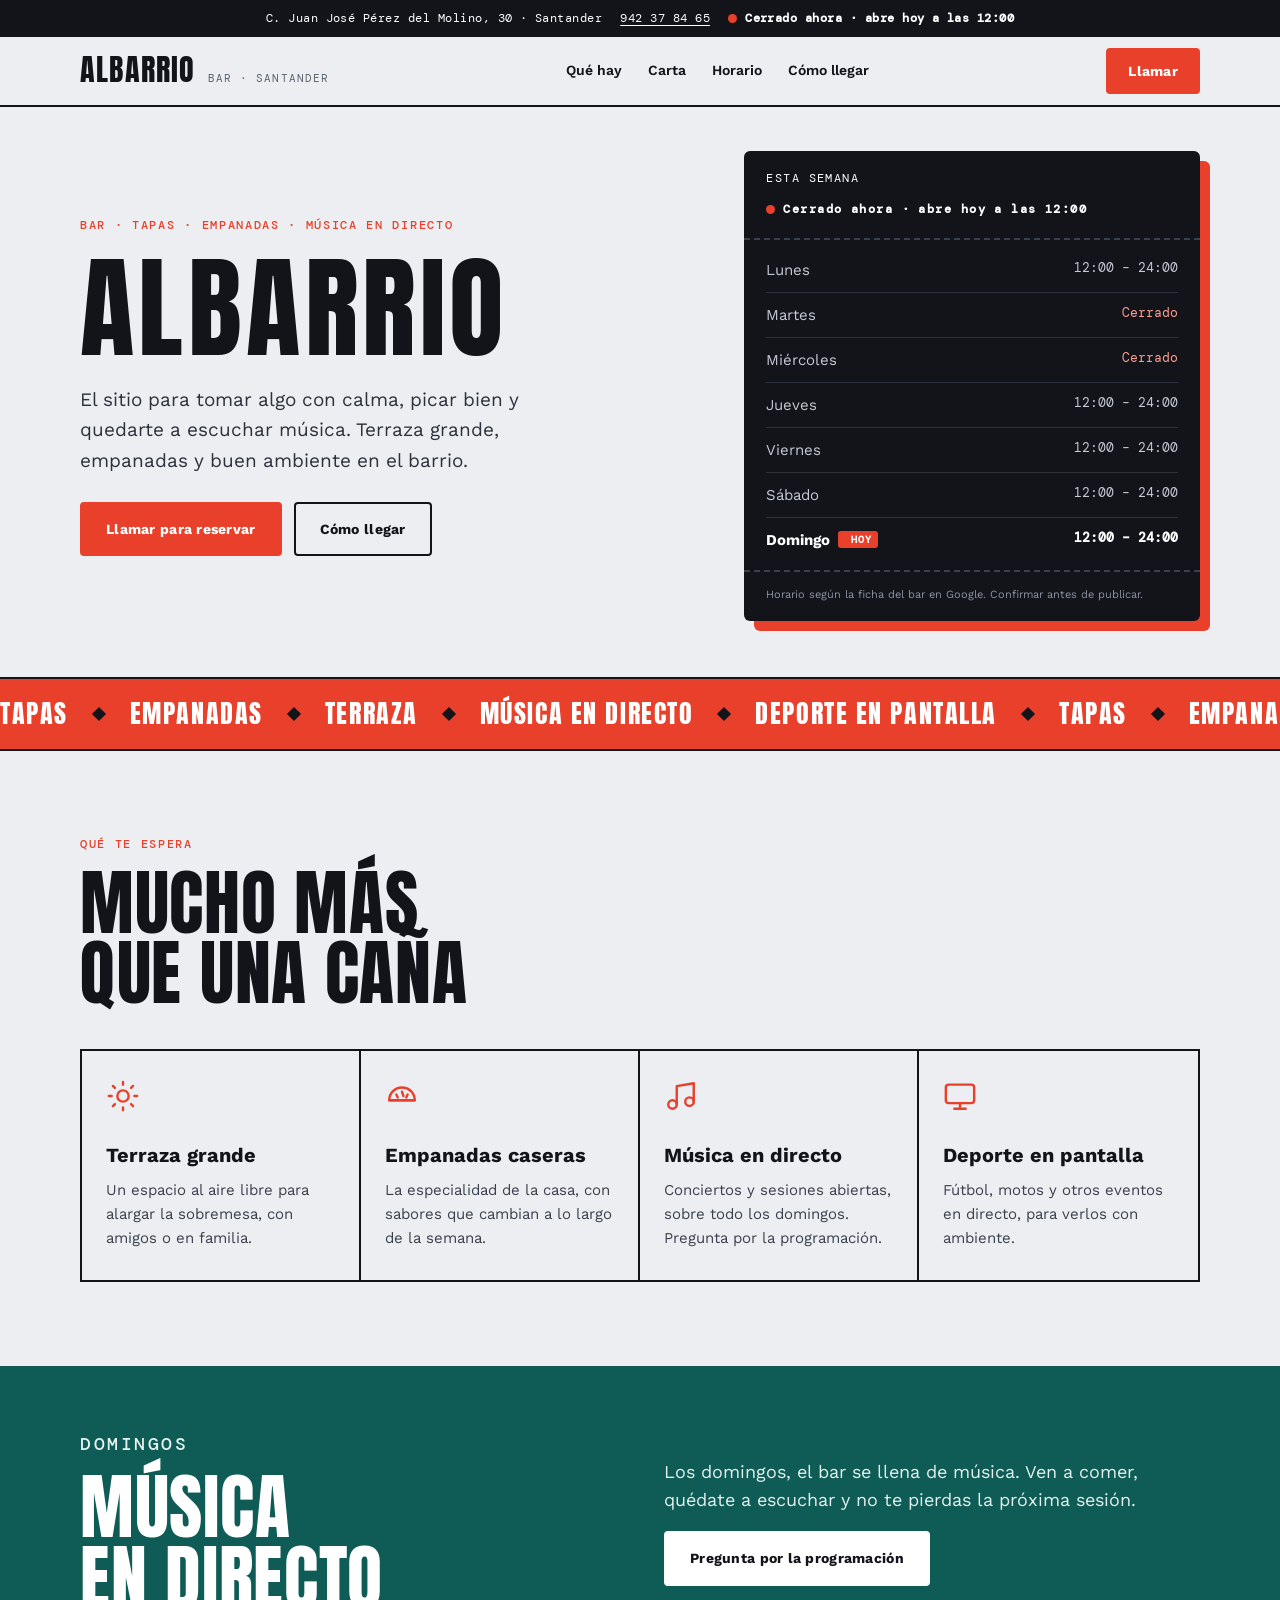
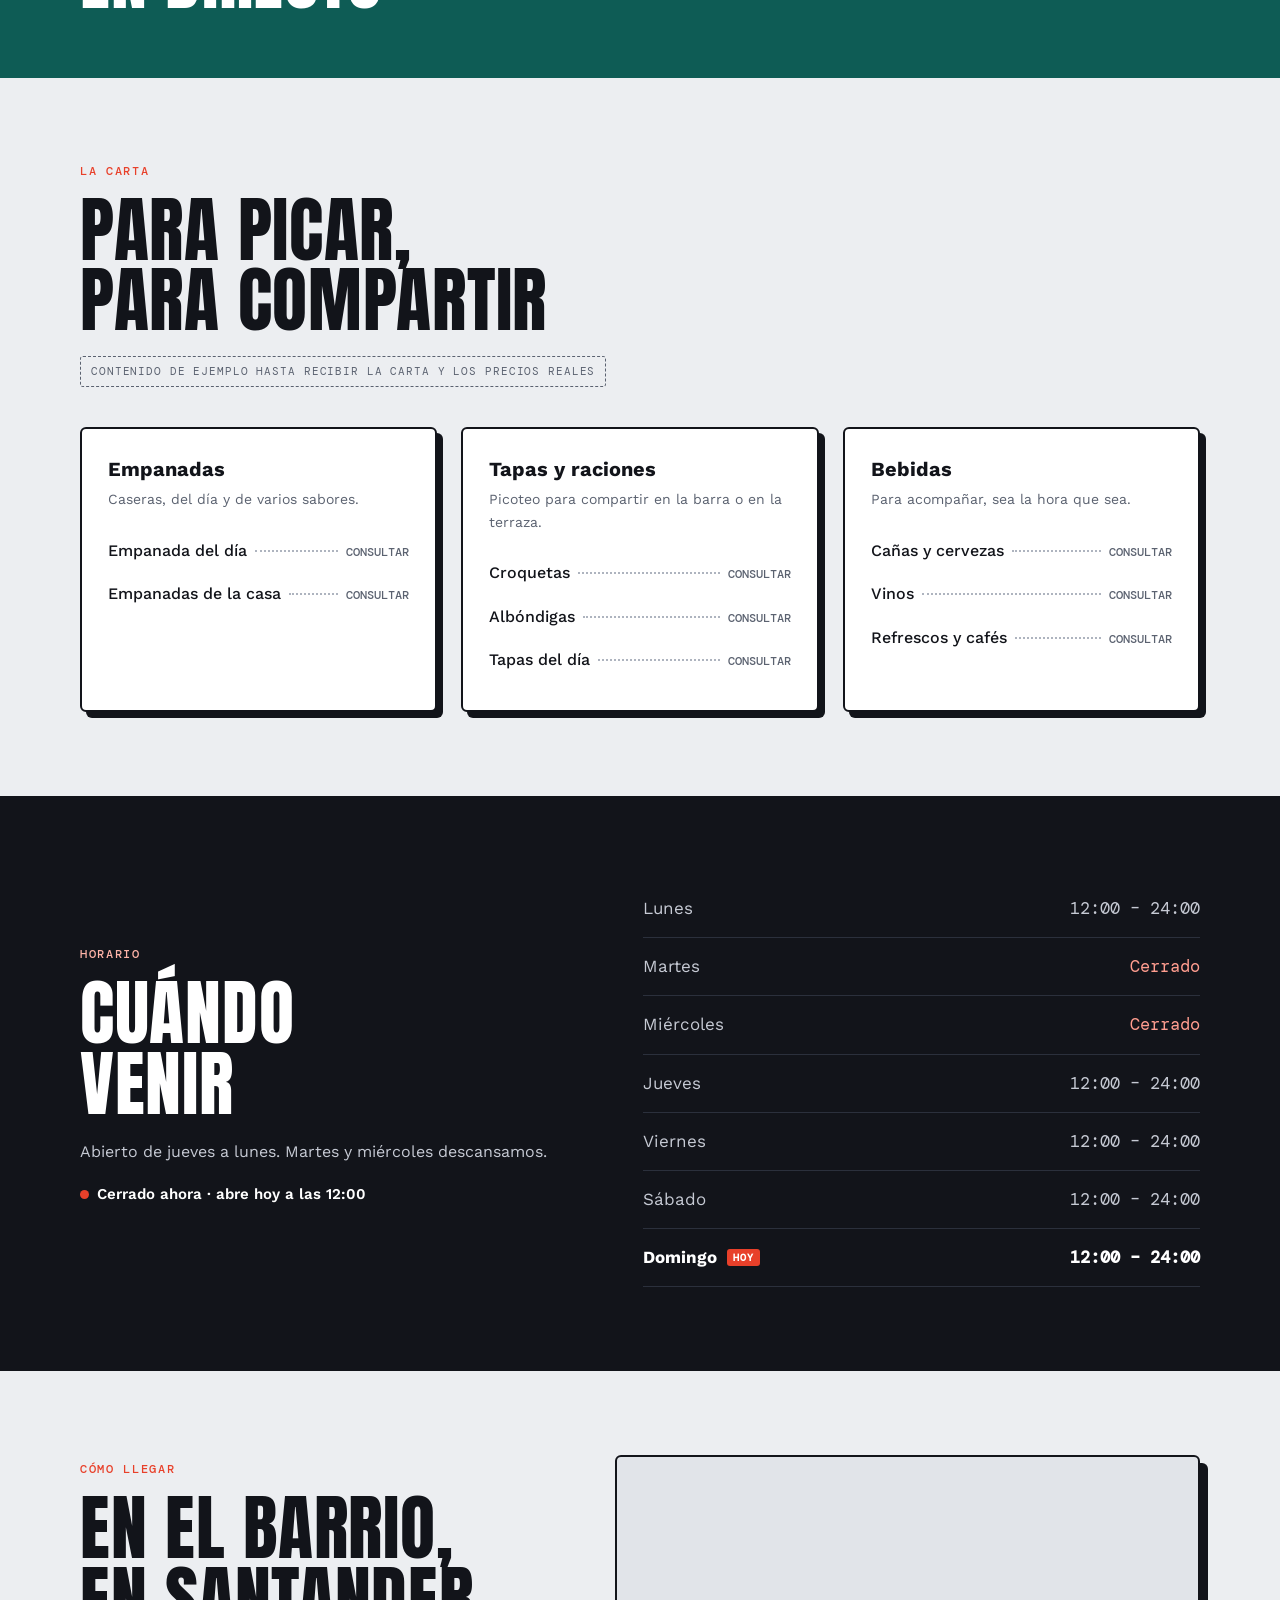
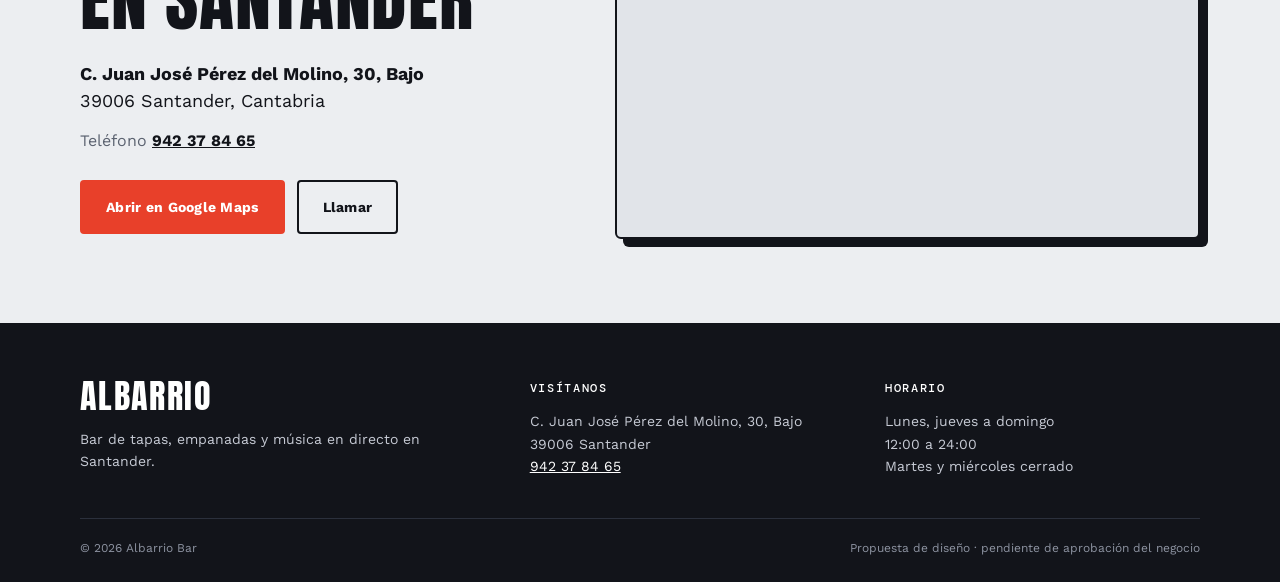
==== index.html @ c6dd4716 "Prototipo web de Albarrio Bar Co-Authored-By: Claude Sonnet 5.5 <noreply@anthropic.com> Claude-Sessi" ====
<!doctype html>
<html lang="es">
<head>
<meta charset="utf-8">
<meta name="viewport" content="width=device-width,initial-scale=1">
<title>Albarrio Bar · Santander</title>
<meta name="description" content="Albarrio Bar, en Santander: tapas, empanadas, terraza y música en directo. Calle Juan José Pérez del Molino, 30.">
<meta name="robots" content="noindex, nofollow">
<meta property="og:type" content="website">
<meta property="og:title" content="Albarrio Bar · Santander">
<meta property="og:description" content="Tapas, empanadas, terraza y música en directo en Santander.">
<meta name="theme-color" content="#12141a">
<link rel="icon" href="data:image/svg+xml,%3Csvg xmlns='http://www.w3.org/2000/svg' viewBox='0 0 32 32'%3E%3Crect width='32' height='32' rx='7' fill='%2312141a'/%3E%3Ctext x='16' y='24' font-family='Impact,Arial Narrow,sans-serif' font-size='22' text-anchor='middle' fill='%23e8402a'%3EA%3C/text%3E%3C/svg%3E">
<link rel="preconnect" href="https://fonts.googleapis.com">
<link rel="preconnect" href="https://fonts.gstatic.com" crossorigin>
<link href="https://fonts.googleapis.com/css2?family=Anton&family=DM+Mono:wght@400;500&family=Work+Sans:wght@400;500;600;700&display=swap" rel="stylesheet">
<link rel="stylesheet" href="styles.css?v=1">
<script type="application/ld+json">{"@context":"https://schema.org","@type":"BarOrPub","name":"Albarrio Bar","telephone":"+34942378465","address":{"@type":"PostalAddress","streetAddress":"C. Juan José Pérez del Molino, 30, Bajo","postalCode":"39006","addressLocality":"Santander","addressRegion":"Cantabria","addressCountry":"ES"},"openingHoursSpecification":[{"@type":"OpeningHoursSpecification","dayOfWeek":["Monday","Thursday","Friday","Saturday","Sunday"],"opens":"12:00","closes":"23:59"}]}</script>
</head>
<body>

<div class="topbar">
  <span>C. Juan José Pérez del Molino, 30 · Santander</span>
  <a href="tel:+34942378465">942 37 84 65</a>
  <span class="open-badge" data-open-badge>Consulta nuestro horario</span>
</div>

<header class="header">
  <div class="wrap nav">
    <a class="brand" href="#inicio" aria-label="Albarrio Bar, inicio"><span class="brand-word">ALBARRIO</span><span class="brand-sub">Bar · Santander</span></a>
    <button class="menu-toggle" aria-label="Abrir menú" aria-expanded="false">Menú</button>
    <nav class="navlinks" aria-label="Navegación principal">
      <a href="#que-hay">Qué hay</a>
      <a href="#carta">Carta</a>
      <a href="#semana">Horario</a>
      <a href="#como-llegar">Cómo llegar</a>
    </nav>
    <a class="btn btn-red nav-cta" href="tel:+34942378465">Llamar</a>
  </div>
</header>

<main id="inicio">

  <section class="hero">
    <div class="wrap hero-grid">
      <div class="hero-copy">
        <p class="kicker">Bar · Tapas · Empanadas · Música en directo</p>
        <h1>ALBARRIO</h1>
        <p class="lead">El sitio para tomar algo con calma, picar bien y quedarte a escuchar música. Terraza grande, empanadas y buen ambiente en el barrio.</p>
        <div class="actions">
          <a class="btn btn-red" href="tel:+34942378465">Llamar para reservar</a>
          <a class="btn btn-line" href="#como-llegar">Cómo llegar</a>
        </div>
      </div>

      <aside class="ticket" aria-label="Horario de esta semana">
        <div class="ticket-head"><span>ESTA SEMANA</span><span class="open-badge on-dark" data-open-badge>Consulta nuestro horario</span></div>
        <ul class="ticket-list" data-week-list></ul>
        <div class="ticket-foot">Horario según la ficha del bar en Google. Confirmar antes de publicar.</div>
      </aside>
    </div>
  </section>

  <div class="marquee" aria-hidden="true">
    <div class="marquee-track">
      <span>Tapas</span><i></i><span>Empanadas</span><i></i><span>Terraza</span><i></i><span>Música en directo</span><i></i><span>Deporte en pantalla</span><i></i>
      <span>Tapas</span><i></i><span>Empanadas</span><i></i><span>Terraza</span><i></i><span>Música en directo</span><i></i><span>Deporte en pantalla</span><i></i>
    </div>
  </div>

  <section class="section" id="que-hay">
    <div class="wrap">
      <div class="section-head">
        <p class="kicker">Qué te espera</p>
        <h2>MUCHO MÁS<br>QUE UNA CAÑA</h2>
      </div>
      <div class="feature-grid">
        <article class="feature">
          <svg viewBox="0 0 24 24" fill="none" stroke="currentColor" stroke-width="1.7" stroke-linecap="round" stroke-linejoin="round" aria-hidden="true"><circle cx="12" cy="12" r="4"/><path d="M12 2v2M12 20v2M4.9 4.9l1.4 1.4M17.7 17.7l1.4 1.4M2 12h2M20 12h2M4.9 19.1l1.4-1.4M17.7 6.3l1.4-1.4"/></svg>
          <h3>Terraza grande</h3>
          <p>Un espacio al aire libre para alargar la sobremesa, con amigos o en familia.</p>
        </article>
        <article class="feature">
          <svg viewBox="0 0 24 24" fill="none" stroke="currentColor" stroke-width="1.7" stroke-linecap="round" stroke-linejoin="round" aria-hidden="true"><path d="M3 15c0-5 4-9 9-9s9 4 9 9z"/><path d="M3 15h18M8 11l1 2M12 9l1 3M16 11l-1 2"/></svg>
          <h3>Empanadas caseras</h3>
          <p>La especialidad de la casa, con sabores que cambian a lo largo de la semana.</p>
        </article>
        <article class="feature">
          <svg viewBox="0 0 24 24" fill="none" stroke="currentColor" stroke-width="1.7" stroke-linecap="round" stroke-linejoin="round" aria-hidden="true"><path d="M9 18V5l12-2v13"/><circle cx="6" cy="18" r="3"/><circle cx="18" cy="16" r="3"/></svg>
          <h3>Música en directo</h3>
          <p>Conciertos y sesiones abiertas, sobre todo los domingos. Pregunta por la programación.</p>
        </article>
        <article class="feature">
          <svg viewBox="0 0 24 24" fill="none" stroke="currentColor" stroke-width="1.7" stroke-linecap="round" stroke-linejoin="round" aria-hidden="true"><rect x="2" y="4" width="20" height="13" rx="2"/><path d="M8 21h8M12 17v4"/></svg>
          <h3>Deporte en pantalla</h3>
          <p>Fútbol, motos y otros eventos en directo, para verlos con ambiente.</p>
        </article>
      </div>
    </div>
  </section>

  <section class="band-teal">
    <div class="wrap band-grid">
      <div>
        <p class="kicker kicker-light">Domingos</p>
        <h2>MÚSICA<br>EN DIRECTO</h2>
      </div>
      <div>
        <p>Los domingos, el bar se llena de música. Ven a comer, quédate a escuchar y no te pierdas la próxima sesión.</p>
        <a class="btn btn-light" href="tel:+34942378465">Pregunta por la programación</a>
      </div>
    </div>
  </section>

  <section class="section" id="carta">
    <div class="wrap">
      <div class="section-head">
        <p class="kicker">La carta</p>
        <h2>PARA PICAR,<br>PARA COMPARTIR</h2>
        <p class="note-tag">Contenido de ejemplo hasta recibir la carta y los precios reales</p>
      </div>
      <div class="menu-grid">
        <article class="menu-card">
          <h3>Empanadas</h3>
          <p class="menu-desc">Caseras, del día y de varios sabores.</p>
          <ul class="dots"><li><span>Empanada del día</span><i></i><b>Consultar</b></li><li><span>Empanadas de la casa</span><i></i><b>Consultar</b></li></ul>
        </article>
        <article class="menu-card">
          <h3>Tapas y raciones</h3>
          <p class="menu-desc">Picoteo para compartir en la barra o en la terraza.</p>
          <ul class="dots"><li><span>Croquetas</span><i></i><b>Consultar</b></li><li><span>Albóndigas</span><i></i><b>Consultar</b></li><li><span>Tapas del día</span><i></i><b>Consultar</b></li></ul>
        </article>
        <article class="menu-card">
          <h3>Bebidas</h3>
          <p class="menu-desc">Para acompañar, sea la hora que sea.</p>
          <ul class="dots"><li><span>Cañas y cervezas</span><i></i><b>Consultar</b></li><li><span>Vinos</span><i></i><b>Consultar</b></li><li><span>Refrescos y cafés</span><i></i><b>Consultar</b></li></ul>
        </article>
      </div>
    </div>
  </section>

  <section class="section section-ink" id="semana">
    <div class="wrap week-grid">
      <div>
        <p class="kicker kicker-light">Horario</p>
        <h2>CUÁNDO<br>VENIR</h2>
        <p class="week-note">Abierto de jueves a lunes. Martes y miércoles descansamos.</p>
        <p><span class="open-badge on-dark big" data-open-badge>Consulta nuestro horario</span></p>
      </div>
      <table class="week-table" aria-label="Horario semanal">
        <tbody data-week-table></tbody>
      </table>
    </div>
  </section>

  <section class="section" id="como-llegar">
    <div class="wrap map-grid">
      <div>
        <p class="kicker">Cómo llegar</p>
        <h2>EN EL BARRIO,<br>EN SANTANDER</h2>
        <address>
          <strong>C. Juan José Pérez del Molino, 30, Bajo</strong><br>
          39006 Santander, Cantabria
        </address>
        <p class="phone-line">Teléfono <a href="tel:+34942378465">942 37 84 65</a></p>
        <div class="actions">
          <a class="btn btn-red" href="https://www.google.com/maps/search/?api=1&amp;query=Albarrio+Bar+C.+Juan+Jos%C3%A9+P%C3%A9rez+del+Molino+30+Santander" target="_blank" rel="noopener">Abrir en Google Maps</a>
          <a class="btn btn-line" href="tel:+34942378465">Llamar</a>
        </div>
      </div>
      <div class="map-frame">
        <iframe title="Mapa de Albarrio Bar" loading="lazy" referrerpolicy="no-referrer-when-downgrade" src="https://www.google.com/maps?q=Albarrio+Bar+C.+Juan+Jos%C3%A9+P%C3%A9rez+del+Molino+30+Santander&amp;output=embed"></iframe>
      </div>
    </div>
  </section>

</main>

<footer class="footer">
  <div class="wrap footer-grid">
    <div><span class="brand-word light">ALBARRIO</span><p>Bar de tapas, empanadas y música en directo en Santander.</p></div>
    <div><h4>Visítanos</h4><p>C. Juan José Pérez del Molino, 30, Bajo<br>39006 Santander<br><a href="tel:+34942378465">942 37 84 65</a></p></div>
    <div><h4>Horario</h4><p>Lunes, jueves a domingo<br>12:00 a 24:00<br>Martes y miércoles cerrado</p></div>
  </div>
  <div class="wrap footer-bottom"><span>© 2026 Albarrio Bar</span><span>Propuesta de diseño · pendiente de aprobación del negocio</span></div>
</footer>

<div class="mobile-bar"><a class="btn btn-red" href="tel:+34942378465">Llamar</a><a class="btn btn-line-dark" href="#como-llegar">Cómo llegar</a></div>

<script src="script.js?v=1"></script>
</body>
</html>
---- styles.css ----
/* Albarrio Bar · cartel de concierto: tinta, rojo tomate, verde petróleo y papel frío */
:root{
  --ink:#12141a;
  --ink-2:#1d2029;
  --paper:#eceef1;
  --paper-2:#e1e4e9;
  --red:#e8402a;
  --red-dark:#c9301c;
  --teal:#0e5c55;
  --line:#c9ced6;
  --muted:#5b6270;
  --font-display:'Anton','Impact','Arial Narrow',sans-serif;
  --font-body:'Work Sans',system-ui,sans-serif;
  --font-mono:'DM Mono',ui-monospace,monospace;
  color-scheme:light;
}
*{box-sizing:border-box}
html{scroll-behavior:smooth}
body{margin:0;background:var(--paper);color:var(--ink);font-family:var(--font-body);font-size:16px;line-height:1.6;padding-bottom:0}
a{color:inherit}
img,svg{max-width:100%}
.wrap{width:min(1120px,calc(100% - 40px));margin-inline:auto}
:focus-visible{outline:3px solid var(--red);outline-offset:3px}

/* barra superior */
.topbar{display:flex;flex-wrap:wrap;justify-content:center;gap:4px 18px;background:var(--ink);color:#fff;padding:9px 16px;font-family:var(--font-mono);font-size:12px;letter-spacing:.04em}
.topbar a{text-decoration:underline;text-underline-offset:3px}
.open-badge{display:inline-flex;align-items:center;gap:8px;font-weight:600}
.open-badge:before{content:'';width:9px;height:9px;border-radius:50%;background:#8a919e;flex:0 0 9px}
.open-badge.is-open:before{background:#4fd18b;box-shadow:0 0 0 3px #4fd18b33}
.open-badge.is-closed:before{background:var(--red)}
.open-badge.big{font-size:15px}

/* cabecera */
.header{position:sticky;top:0;z-index:20;background:var(--paper);border-bottom:2px solid var(--ink)}
.nav{display:flex;align-items:center;justify-content:space-between;gap:20px;min-height:68px}
.brand{display:flex;align-items:baseline;gap:12px;text-decoration:none}
.brand-word{font-family:var(--font-display);font-size:30px;letter-spacing:.04em;line-height:1}
.brand-word.light{color:#fff;font-size:34px}
.brand-sub{font-family:var(--font-mono);font-size:11px;text-transform:uppercase;letter-spacing:.1em;color:var(--muted)}
.navlinks{display:flex;gap:26px;font-size:14px;font-weight:600}
.navlinks a{text-decoration:none;padding:6px 0;border-bottom:2px solid transparent}
.navlinks a:hover{border-bottom-color:var(--red)}
.menu-toggle{display:none;border:2px solid var(--ink);background:transparent;font:600 13px var(--font-body);padding:8px 14px;border-radius:4px;cursor:pointer;color:var(--ink)}

/* botones */
.btn{display:inline-flex;align-items:center;justify-content:center;padding:14px 24px;border-radius:4px;font-weight:700;font-size:14px;letter-spacing:.02em;text-decoration:none;border:2px solid var(--ink);transition:transform .15s,background .15s,color .15s;cursor:pointer}
.btn:hover{transform:translateY(-2px)}
.btn-red{background:var(--red);border-color:var(--red);color:#fff}
.btn-red:hover{background:var(--red-dark);border-color:var(--red-dark)}
.btn-line{background:transparent;color:var(--ink)}
.btn-line:hover{background:var(--ink);color:#fff}
.btn-line-dark{background:transparent;color:var(--ink)}
.btn-light{background:#fff;border-color:#fff;color:var(--ink)}
.btn-light:hover{background:var(--paper-2);border-color:var(--paper-2)}
.nav-cta{padding:10px 20px}
.actions{display:flex;flex-wrap:wrap;gap:12px;margin-top:26px}

/* tipografía */
.kicker{font-family:var(--font-mono);font-size:12px;text-transform:uppercase;letter-spacing:.14em;color:var(--red);margin:0 0 14px;font-weight:500}
.kicker-light{color:#ffb4a8}
h1,h2,h3{margin:0}
h1,h2{font-family:var(--font-display);font-weight:400;text-transform:uppercase;letter-spacing:.01em;line-height:.98;text-wrap:balance}
h1{font-size:clamp(48px,13vw,112px);letter-spacing:.04em;margin:0 0 22px;max-width:100%}
h2{font-size:clamp(40px,6vw,72px)}
h3{font-size:20px;font-weight:700;line-height:1.25}
p{margin:0 0 16px}
.lead{font-size:19px;max-width:520px;color:#2c313c}

/* hero */
.hero{padding:44px 0 56px}
.hero-grid{display:grid;grid-template-columns:minmax(0,1.15fr) minmax(300px,.85fr);gap:48px;align-items:center}
.hero-copy .kicker{margin-bottom:18px}

.ticket{background:var(--ink);color:#fff;border-radius:6px;padding:0;position:relative;box-shadow:10px 10px 0 var(--red)}
.ticket-head{display:flex;justify-content:space-between;align-items:center;gap:12px;flex-wrap:wrap;padding:18px 22px;border-bottom:2px dashed #3a3f4c;font-family:var(--font-mono);font-size:12px;letter-spacing:.12em}
.on-dark{color:#fff}
.ticket-list{list-style:none;margin:0;padding:8px 22px}
.ticket-list li{display:flex;justify-content:space-between;gap:12px;white-space:nowrap;padding:10px 0;border-bottom:1px solid #2b303c;font-size:15px}
.ticket-list li:last-child{border-bottom:0}
.ticket-list li span:last-child{font-family:var(--font-mono);font-size:13px}
.ticket-list li.is-today{color:#fff;font-weight:700}
.ticket-list li.is-today span:first-child:after{content:'  HOY';font-family:var(--font-mono);font-size:10px;letter-spacing:.1em;background:var(--red);color:#fff;border-radius:3px;padding:2px 6px;margin-left:8px;vertical-align:2px}
.ticket-list li.is-closed span:last-child{color:#ff9d8f}
.ticket-list li:not(.is-today){color:#c6cad4}
.ticket-foot{padding:14px 22px 18px;font-size:11px;color:#8d93a1;border-top:2px dashed #3a3f4c}

/* marquee */
.marquee{background:var(--red);color:#fff;overflow:hidden;border-block:2px solid var(--ink)}
.marquee-track{display:flex;align-items:center;gap:26px;width:max-content;padding:14px 0;font-family:var(--font-display);font-size:26px;text-transform:uppercase;letter-spacing:.06em;animation:slide 28s linear infinite}
.marquee-track i{width:10px;height:10px;background:var(--ink);transform:rotate(45deg);flex:0 0 10px}
@keyframes slide{to{transform:translateX(-50%)}}
@media(prefers-reduced-motion:reduce){.marquee-track{animation:none}html{scroll-behavior:auto}}

/* secciones */
.section{padding:84px 0}
.section-head{margin-bottom:40px}
.note-tag{display:inline-block;font-family:var(--font-mono);font-size:11px;text-transform:uppercase;letter-spacing:.08em;border:1px dashed var(--muted);color:var(--muted);padding:6px 10px;border-radius:3px;margin:20px 0 0}

.feature-grid{display:grid;grid-template-columns:repeat(4,1fr);gap:0;border:2px solid var(--ink)}
.feature{padding:28px 24px 30px;border-right:2px solid var(--ink);background:var(--paper)}
.feature:last-child{border-right:0}
.feature svg{width:34px;height:34px;color:var(--red);margin-bottom:22px}
.feature p{margin:10px 0 0;color:#3a404c;font-size:15px}

.band-teal{background:var(--teal);color:#fff;padding:64px 0}
.band-grid{display:grid;grid-template-columns:1fr 1fr;gap:48px;align-items:center}
.band-grid p{font-size:18px;color:#e4f1ef}

.menu-grid{display:grid;grid-template-columns:repeat(3,1fr);gap:24px}
.menu-card{background:#fff;border:2px solid var(--ink);border-radius:6px;padding:28px 26px;box-shadow:6px 6px 0 var(--ink)}
.menu-desc{color:var(--muted);font-size:14px;margin:6px 0 18px}
.dots{list-style:none;margin:0;padding:0}
.dots li{display:flex;align-items:baseline;gap:8px;padding:9px 0;font-weight:500}
.dots i{flex:1;border-bottom:2px dotted #aeb4bf;transform:translateY(-4px)}
.dots b{font-family:var(--font-mono);font-size:12px;font-weight:500;color:var(--muted);text-transform:uppercase}

.section-ink{background:var(--ink);color:#fff}
.week-grid{display:grid;grid-template-columns:1fr 1.1fr;gap:56px;align-items:center}
.week-note{color:#c6cad4;margin-top:20px}
.week-table{width:100%;border-collapse:collapse;font-size:17px}
.week-table td{padding:15px 0;border-bottom:1px solid #2b303c}
.week-table td:last-child{text-align:right;font-family:var(--font-mono)}
.week-table tr.is-today td{color:#fff;font-weight:700}
.week-table tr.is-today td:first-child:after{content:'HOY';font-family:var(--font-mono);font-size:10px;letter-spacing:.1em;background:var(--red);border-radius:3px;padding:2px 6px;margin-left:10px;vertical-align:2px}
.week-table tr:not(.is-today) td{color:#c6cad4}
.week-table tr.is-closed td:last-child{color:#ff9d8f}

.map-grid{display:grid;grid-template-columns:.9fr 1.1fr;gap:56px;align-items:center}
address{font-style:normal;font-size:18px;margin-top:26px;line-height:1.5}
.phone-line{margin:14px 0 0;color:var(--muted)}
.phone-line a{color:var(--ink);font-weight:700}
.map-frame{border:2px solid var(--ink);border-radius:6px;overflow:hidden;box-shadow:8px 8px 0 var(--ink);background:var(--paper-2);min-height:380px}
.map-frame iframe{display:block;width:100%;height:100%;min-height:380px;border:0}

/* pie */
.footer{background:var(--ink);color:#c6cad4;padding:56px 0 24px}
.footer-grid{display:grid;grid-template-columns:1.3fr 1fr 1fr;gap:40px}
.footer h4{font-family:var(--font-mono);font-size:12px;text-transform:uppercase;letter-spacing:.14em;color:#fff;margin:0 0 12px;font-weight:500}
.footer p{margin:10px 0 0;font-size:14px}
.footer a{color:#fff}
.footer-bottom{display:flex;justify-content:space-between;flex-wrap:wrap;gap:8px;margin-top:40px;padding-top:20px;border-top:1px solid #2b303c;font-size:12px;color:#8d93a1}

.mobile-bar{display:none}

/* adaptación */
@media(max-width:900px){
  .hero-grid,.band-grid,.week-grid,.map-grid{grid-template-columns:1fr;gap:36px}
  .feature-grid{grid-template-columns:1fr 1fr}
  .feature:nth-child(2){border-right:0}
  .feature:nth-child(-n+2){border-bottom:2px solid var(--ink)}
  .menu-grid{grid-template-columns:1fr}
  .footer-grid{grid-template-columns:1fr 1fr}
  .footer-grid>div:first-child{grid-column:1/-1}
  .ticket{box-shadow:6px 6px 0 var(--red);margin-right:6px}
}
@media(max-width:720px){
  .menu-toggle{display:inline-block}
  .nav-cta{display:none}
  .navlinks{display:none;position:absolute;left:0;right:0;top:100%;flex-direction:column;gap:0;background:var(--paper);border-bottom:2px solid var(--ink);padding:8px 20px 16px}
  .navlinks.open{display:flex}
  .navlinks a{padding:12px 0;border-bottom:1px solid var(--line)}
  .brand-sub{display:none}
  .header .wrap{position:relative}
  .section{padding:60px 0}
  .feature-grid{grid-template-columns:1fr}
  .feature{border-right:0;border-bottom:2px solid var(--ink)}
  .feature:last-child{border-bottom:0}
  .feature:nth-child(2){border-bottom:2px solid var(--ink)}
  .footer-grid{grid-template-columns:1fr}
  body{padding-bottom:76px}
  .mobile-bar{display:flex;gap:10px;position:fixed;left:0;right:0;bottom:0;z-index:30;padding:10px 16px calc(10px + env(safe-area-inset-bottom,0px));background:var(--paper);border-top:2px solid var(--ink)}
  .mobile-bar .btn{flex:1;padding:13px 12px}
}
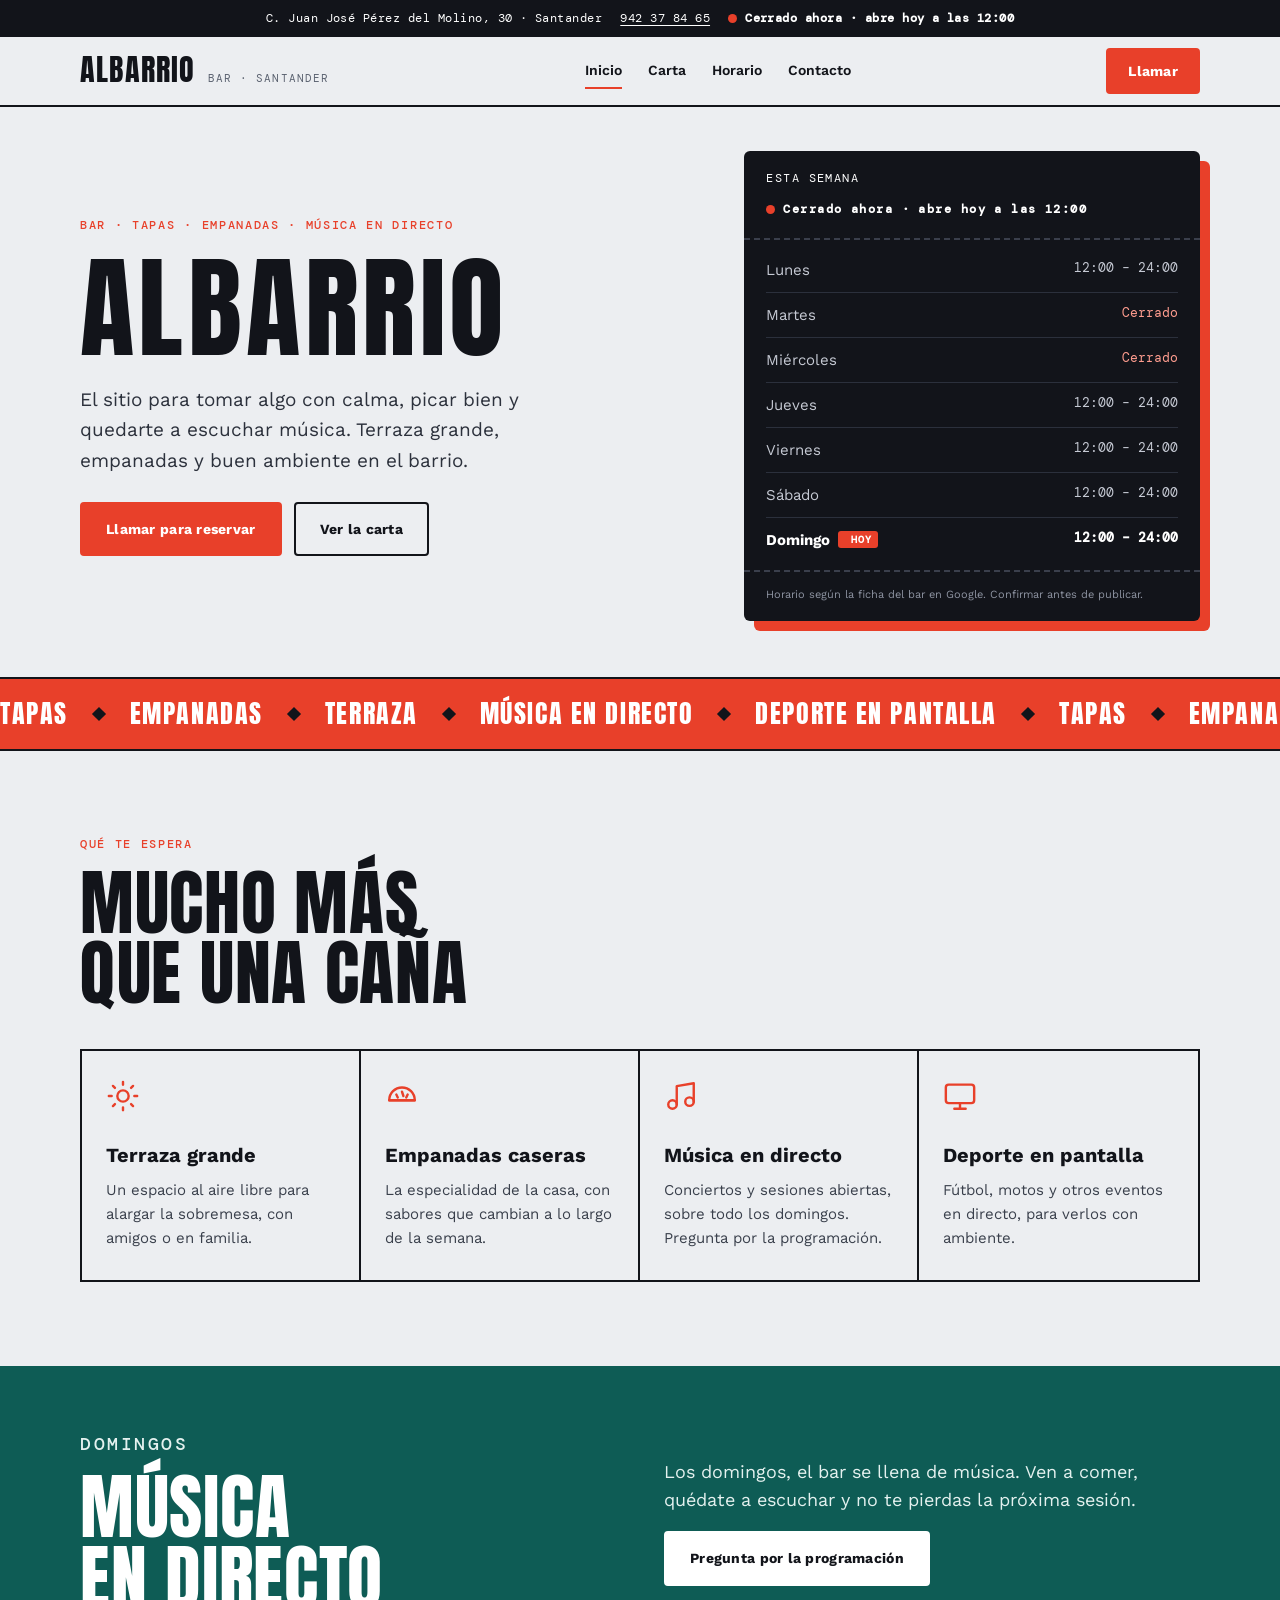
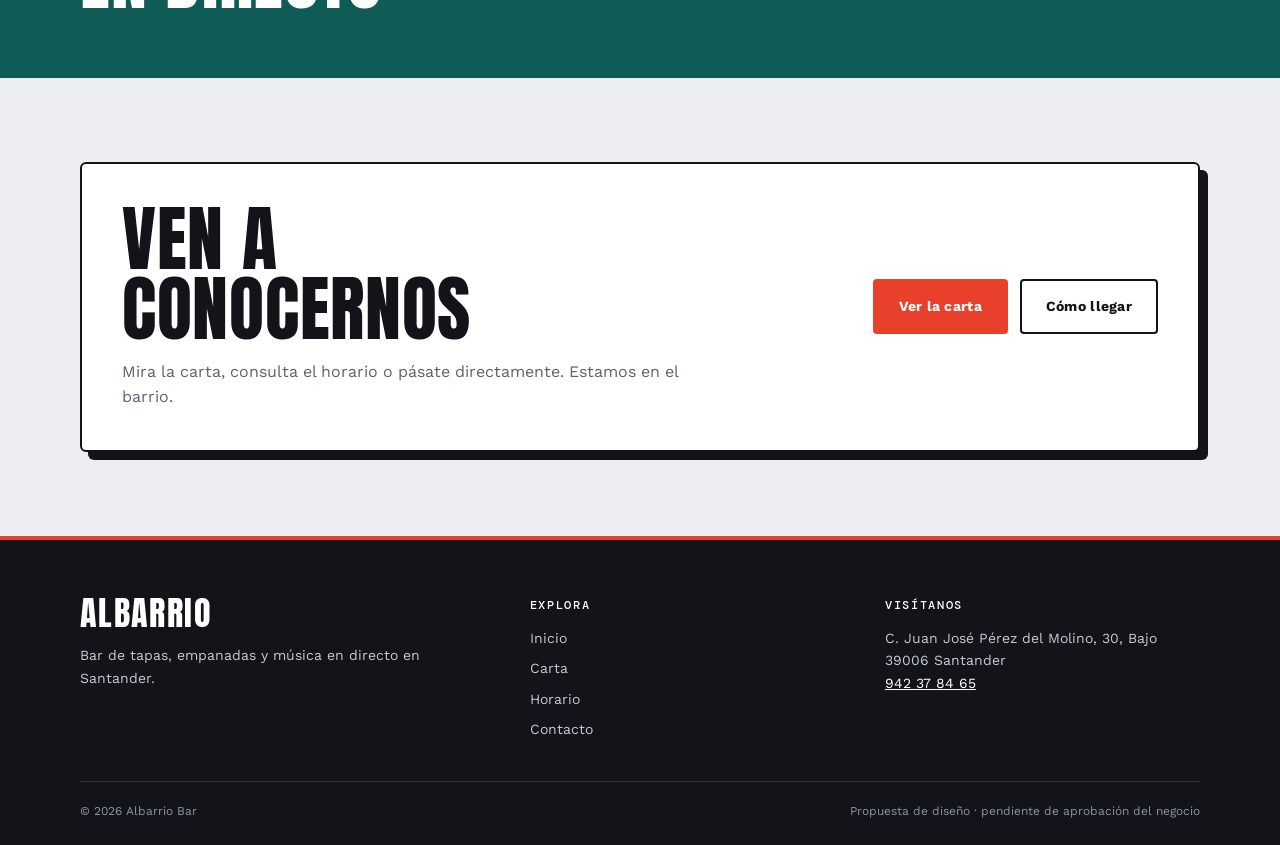
==== commit b81bc86d: "Web en varias páginas: Inicio, Carta, Horario y Contacto (datos, mapa y redes) Co-Authored-By: Claud" ====
--- a/index.html
+++ b/index.html
@@ -8,13 +8,13 @@
 <meta name="robots" content="noindex, nofollow">
 <meta property="og:type" content="website">
 <meta property="og:title" content="Albarrio Bar · Santander">
-<meta property="og:description" content="Tapas, empanadas, terraza y música en directo en Santander.">
+<meta property="og:description" content="Albarrio Bar, en Santander: tapas, empanadas, terraza y música en directo. Calle Juan José Pérez del Molino, 30.">
 <meta name="theme-color" content="#12141a">
 <link rel="icon" href="data:image/svg+xml,%3Csvg xmlns='http://www.w3.org/2000/svg' viewBox='0 0 32 32'%3E%3Crect width='32' height='32' rx='7' fill='%2312141a'/%3E%3Ctext x='16' y='24' font-family='Impact,Arial Narrow,sans-serif' font-size='22' text-anchor='middle' fill='%23e8402a'%3EA%3C/text%3E%3C/svg%3E">
 <link rel="preconnect" href="https://fonts.googleapis.com">
 <link rel="preconnect" href="https://fonts.gstatic.com" crossorigin>
 <link href="https://fonts.googleapis.com/css2?family=Anton&family=DM+Mono:wght@400;500&family=Work+Sans:wght@400;500;600;700&display=swap" rel="stylesheet">
-<link rel="stylesheet" href="styles.css?v=1">
+<link rel="stylesheet" href="styles.css?v=2">
 <script type="application/ld+json">{"@context":"https://schema.org","@type":"BarOrPub","name":"Albarrio Bar","telephone":"+34942378465","address":{"@type":"PostalAddress","streetAddress":"C. Juan José Pérez del Molino, 30, Bajo","postalCode":"39006","addressLocality":"Santander","addressRegion":"Cantabria","addressCountry":"ES"},"openingHoursSpecification":[{"@type":"OpeningHoursSpecification","dayOfWeek":["Monday","Thursday","Friday","Saturday","Sunday"],"opens":"12:00","closes":"23:59"}]}</script>
 </head>
 <body>
@@ -27,19 +27,14 @@
 
 <header class="header">
   <div class="wrap nav">
-    <a class="brand" href="#inicio" aria-label="Albarrio Bar, inicio"><span class="brand-word">ALBARRIO</span><span class="brand-sub">Bar · Santander</span></a>
+    <a class="brand" href="index.html" aria-label="Albarrio Bar, inicio"><span class="brand-word">ALBARRIO</span><span class="brand-sub">Bar · Santander</span></a>
     <button class="menu-toggle" aria-label="Abrir menú" aria-expanded="false">Menú</button>
-    <nav class="navlinks" aria-label="Navegación principal">
-      <a href="#que-hay">Qué hay</a>
-      <a href="#carta">Carta</a>
-      <a href="#semana">Horario</a>
-      <a href="#como-llegar">Cómo llegar</a>
-    </nav>
+    <nav class="navlinks" aria-label="Navegación principal"><a href="index.html" class="active" aria-current="page">Inicio</a><a href="carta.html">Carta</a><a href="horario.html">Horario</a><a href="contacto.html">Contacto</a></nav>
     <a class="btn btn-red nav-cta" href="tel:+34942378465">Llamar</a>
   </div>
 </header>
 
-<main id="inicio">
+<main>
 
   <section class="hero">
     <div class="wrap hero-grid">
@@ -49,10 +44,9 @@
         <p class="lead">El sitio para tomar algo con calma, picar bien y quedarte a escuchar música. Terraza grande, empanadas y buen ambiente en el barrio.</p>
         <div class="actions">
           <a class="btn btn-red" href="tel:+34942378465">Llamar para reservar</a>
-          <a class="btn btn-line" href="#como-llegar">Cómo llegar</a>
+          <a class="btn btn-line" href="carta.html">Ver la carta</a>
         </div>
       </div>
-
       <aside class="ticket" aria-label="Horario de esta semana">
         <div class="ticket-head"><span>ESTA SEMANA</span><span class="open-badge on-dark" data-open-badge>Consulta nuestro horario</span></div>
         <ul class="ticket-list" data-week-list></ul>
@@ -61,50 +55,26 @@
     </div>
   </section>
 
-  <div class="marquee" aria-hidden="true">
-    <div class="marquee-track">
-      <span>Tapas</span><i></i><span>Empanadas</span><i></i><span>Terraza</span><i></i><span>Música en directo</span><i></i><span>Deporte en pantalla</span><i></i>
-      <span>Tapas</span><i></i><span>Empanadas</span><i></i><span>Terraza</span><i></i><span>Música en directo</span><i></i><span>Deporte en pantalla</span><i></i>
-    </div>
-  </div>
+  <div class="marquee" aria-hidden="true"><div class="marquee-track">
+    <span>Tapas</span><i></i><span>Empanadas</span><i></i><span>Terraza</span><i></i><span>Música en directo</span><i></i><span>Deporte en pantalla</span><i></i>
+    <span>Tapas</span><i></i><span>Empanadas</span><i></i><span>Terraza</span><i></i><span>Música en directo</span><i></i><span>Deporte en pantalla</span><i></i>
+  </div></div>
 
-  <section class="section" id="que-hay">
+  <section class="section">
     <div class="wrap">
-      <div class="section-head">
-        <p class="kicker">Qué te espera</p>
-        <h2>MUCHO MÁS<br>QUE UNA CAÑA</h2>
-      </div>
+      <div class="section-head"><p class="kicker">Qué te espera</p><h2>MUCHO MÁS<br> QUE UNA CAÑA</h2></div>
       <div class="feature-grid">
-        <article class="feature">
-          <svg viewBox="0 0 24 24" fill="none" stroke="currentColor" stroke-width="1.7" stroke-linecap="round" stroke-linejoin="round" aria-hidden="true"><circle cx="12" cy="12" r="4"/><path d="M12 2v2M12 20v2M4.9 4.9l1.4 1.4M17.7 17.7l1.4 1.4M2 12h2M20 12h2M4.9 19.1l1.4-1.4M17.7 6.3l1.4-1.4"/></svg>
-          <h3>Terraza grande</h3>
-          <p>Un espacio al aire libre para alargar la sobremesa, con amigos o en familia.</p>
-        </article>
-        <article class="feature">
-          <svg viewBox="0 0 24 24" fill="none" stroke="currentColor" stroke-width="1.7" stroke-linecap="round" stroke-linejoin="round" aria-hidden="true"><path d="M3 15c0-5 4-9 9-9s9 4 9 9z"/><path d="M3 15h18M8 11l1 2M12 9l1 3M16 11l-1 2"/></svg>
-          <h3>Empanadas caseras</h3>
-          <p>La especialidad de la casa, con sabores que cambian a lo largo de la semana.</p>
-        </article>
-        <article class="feature">
-          <svg viewBox="0 0 24 24" fill="none" stroke="currentColor" stroke-width="1.7" stroke-linecap="round" stroke-linejoin="round" aria-hidden="true"><path d="M9 18V5l12-2v13"/><circle cx="6" cy="18" r="3"/><circle cx="18" cy="16" r="3"/></svg>
-          <h3>Música en directo</h3>
-          <p>Conciertos y sesiones abiertas, sobre todo los domingos. Pregunta por la programación.</p>
-        </article>
-        <article class="feature">
-          <svg viewBox="0 0 24 24" fill="none" stroke="currentColor" stroke-width="1.7" stroke-linecap="round" stroke-linejoin="round" aria-hidden="true"><rect x="2" y="4" width="20" height="13" rx="2"/><path d="M8 21h8M12 17v4"/></svg>
-          <h3>Deporte en pantalla</h3>
-          <p>Fútbol, motos y otros eventos en directo, para verlos con ambiente.</p>
-        </article>
+        <article class="feature"><svg viewBox="0 0 24 24" fill="none" stroke="currentColor" stroke-width="1.7" stroke-linecap="round" stroke-linejoin="round" aria-hidden="true"><circle cx="12" cy="12" r="4"/><path d="M12 2v2M12 20v2M4.9 4.9l1.4 1.4M17.7 17.7l1.4 1.4M2 12h2M20 12h2M4.9 19.1l1.4-1.4M17.7 6.3l1.4-1.4"/></svg><h3>Terraza grande</h3><p>Un espacio al aire libre para alargar la sobremesa, con amigos o en familia.</p></article>
+        <article class="feature"><svg viewBox="0 0 24 24" fill="none" stroke="currentColor" stroke-width="1.7" stroke-linecap="round" stroke-linejoin="round" aria-hidden="true"><path d="M3 15c0-5 4-9 9-9s9 4 9 9z"/><path d="M3 15h18M8 11l1 2M12 9l1 3M16 11l-1 2"/></svg><h3>Empanadas caseras</h3><p>La especialidad de la casa, con sabores que cambian a lo largo de la semana.</p></article>
+        <article class="feature"><svg viewBox="0 0 24 24" fill="none" stroke="currentColor" stroke-width="1.7" stroke-linecap="round" stroke-linejoin="round" aria-hidden="true"><path d="M9 18V5l12-2v13"/><circle cx="6" cy="18" r="3"/><circle cx="18" cy="16" r="3"/></svg><h3>Música en directo</h3><p>Conciertos y sesiones abiertas, sobre todo los domingos. Pregunta por la programación.</p></article>
+        <article class="feature"><svg viewBox="0 0 24 24" fill="none" stroke="currentColor" stroke-width="1.7" stroke-linecap="round" stroke-linejoin="round" aria-hidden="true"><rect x="2" y="4" width="20" height="13" rx="2"/><path d="M8 21h8M12 17v4"/></svg><h3>Deporte en pantalla</h3><p>Fútbol, motos y otros eventos en directo, para verlos con ambiente.</p></article>
       </div>
     </div>
   </section>
 
   <section class="band-teal">
     <div class="wrap band-grid">
-      <div>
-        <p class="kicker kicker-light">Domingos</p>
-        <h2>MÚSICA<br>EN DIRECTO</h2>
-      </div>
+      <div><p class="kicker kicker-light">Domingos</p><h2>MÚSICA<br> EN DIRECTO</h2></div>
       <div>
         <p>Los domingos, el bar se llena de música. Ven a comer, quédate a escuchar y no te pierdas la próxima sesión.</p>
         <a class="btn btn-light" href="tel:+34942378465">Pregunta por la programación</a>
@@ -112,65 +82,10 @@
     </div>
   </section>
 
-  <section class="section" id="carta">
-    <div class="wrap">
-      <div class="section-head">
-        <p class="kicker">La carta</p>
-        <h2>PARA PICAR,<br>PARA COMPARTIR</h2>
-        <p class="note-tag">Contenido de ejemplo hasta recibir la carta y los precios reales</p>
-      </div>
-      <div class="menu-grid">
-        <article class="menu-card">
-          <h3>Empanadas</h3>
-          <p class="menu-desc">Caseras, del día y de varios sabores.</p>
-          <ul class="dots"><li><span>Empanada del día</span><i></i><b>Consultar</b></li><li><span>Empanadas de la casa</span><i></i><b>Consultar</b></li></ul>
-        </article>
-        <article class="menu-card">
-          <h3>Tapas y raciones</h3>
-          <p class="menu-desc">Picoteo para compartir en la barra o en la terraza.</p>
-          <ul class="dots"><li><span>Croquetas</span><i></i><b>Consultar</b></li><li><span>Albóndigas</span><i></i><b>Consultar</b></li><li><span>Tapas del día</span><i></i><b>Consultar</b></li></ul>
-        </article>
-        <article class="menu-card">
-          <h3>Bebidas</h3>
-          <p class="menu-desc">Para acompañar, sea la hora que sea.</p>
-          <ul class="dots"><li><span>Cañas y cervezas</span><i></i><b>Consultar</b></li><li><span>Vinos</span><i></i><b>Consultar</b></li><li><span>Refrescos y cafés</span><i></i><b>Consultar</b></li></ul>
-        </article>
-      </div>
-    </div>
-  </section>
-
-  <section class="section section-ink" id="semana">
-    <div class="wrap week-grid">
-      <div>
-        <p class="kicker kicker-light">Horario</p>
-        <h2>CUÁNDO<br>VENIR</h2>
-        <p class="week-note">Abierto de jueves a lunes. Martes y miércoles descansamos.</p>
-        <p><span class="open-badge on-dark big" data-open-badge>Consulta nuestro horario</span></p>
-      </div>
-      <table class="week-table" aria-label="Horario semanal">
-        <tbody data-week-table></tbody>
-      </table>
-    </div>
-  </section>
-
-  <section class="section" id="como-llegar">
-    <div class="wrap map-grid">
-      <div>
-        <p class="kicker">Cómo llegar</p>
-        <h2>EN EL BARRIO,<br>EN SANTANDER</h2>
-        <address>
-          <strong>C. Juan José Pérez del Molino, 30, Bajo</strong><br>
-          39006 Santander, Cantabria
-        </address>
-        <p class="phone-line">Teléfono <a href="tel:+34942378465">942 37 84 65</a></p>
-        <div class="actions">
-          <a class="btn btn-red" href="https://www.google.com/maps/search/?api=1&amp;query=Albarrio+Bar+C.+Juan+Jos%C3%A9+P%C3%A9rez+del+Molino+30+Santander" target="_blank" rel="noopener">Abrir en Google Maps</a>
-          <a class="btn btn-line" href="tel:+34942378465">Llamar</a>
-        </div>
-      </div>
-      <div class="map-frame">
-        <iframe title="Mapa de Albarrio Bar" loading="lazy" referrerpolicy="no-referrer-when-downgrade" src="https://www.google.com/maps?q=Albarrio+Bar+C.+Juan+Jos%C3%A9+P%C3%A9rez+del+Molino+30+Santander&amp;output=embed"></iframe>
-      </div>
+  <section class="section">
+    <div class="wrap cta-band">
+      <div><h2>VEN A<br> CONOCERNOS</h2><p>Mira la carta, consulta el horario o pásate directamente. Estamos en el barrio.</p></div>
+      <div class="actions"><a class="btn btn-red" href="carta.html">Ver la carta</a><a class="btn btn-line" href="contacto.html">Cómo llegar</a></div>
     </div>
   </section>
 
@@ -179,14 +94,14 @@
 <footer class="footer">
   <div class="wrap footer-grid">
     <div><span class="brand-word light">ALBARRIO</span><p>Bar de tapas, empanadas y música en directo en Santander.</p></div>
+    <div><h4>Explora</h4><div class="footer-links"><a href="index.html">Inicio</a><a href="carta.html">Carta</a><a href="horario.html">Horario</a><a href="contacto.html">Contacto</a></div></div>
     <div><h4>Visítanos</h4><p>C. Juan José Pérez del Molino, 30, Bajo<br>39006 Santander<br><a href="tel:+34942378465">942 37 84 65</a></p></div>
-    <div><h4>Horario</h4><p>Lunes, jueves a domingo<br>12:00 a 24:00<br>Martes y miércoles cerrado</p></div>
   </div>
   <div class="wrap footer-bottom"><span>© 2026 Albarrio Bar</span><span>Propuesta de diseño · pendiente de aprobación del negocio</span></div>
 </footer>
 
-<div class="mobile-bar"><a class="btn btn-red" href="tel:+34942378465">Llamar</a><a class="btn btn-line-dark" href="#como-llegar">Cómo llegar</a></div>
+<div class="mobile-bar"><a class="btn btn-red" href="tel:+34942378465">Llamar</a><a class="btn btn-line-dark" href="contacto.html#como-llegar">Cómo llegar</a></div>
 
-<script src="script.js?v=1"></script>
+<script src="script.js?v=2"></script>
 </body>
 </html>
--- a/styles.css
+++ b/styles.css
@@ -172,3 +172,58 @@
   .mobile-bar{display:flex;gap:10px;position:fixed;left:0;right:0;bottom:0;z-index:30;padding:10px 16px calc(10px + env(safe-area-inset-bottom,0px));background:var(--paper);border-top:2px solid var(--ink)}
   .mobile-bar .btn{flex:1;padding:13px 12px}
 }
+
+/* ---- Varias páginas ---- */
+.navlinks a.active{border-bottom-color:var(--red)}
+.page-head{padding:44px 0 36px;border-bottom:2px solid var(--ink)}
+.page-title{font-size:clamp(44px,8vw,96px);margin:0 0 14px}
+.page-head .lead{margin:0;max-width:560px}
+.section-tight{padding:48px 0 72px}
+.section-tight-top{padding:56px 0 72px}
+.cta-band{display:grid;grid-template-columns:1.2fr .8fr;gap:40px;align-items:center;border:2px solid var(--ink);border-radius:6px;padding:40px;background:#fff;box-shadow:8px 8px 0 var(--ink)}
+.cta-band p{margin:14px 0 0;color:var(--muted)}
+.cta-band .actions{margin-top:0;justify-content:flex-end}
+.feature-grid.two{grid-template-columns:1fr 1fr}
+.feature-grid.two .feature:nth-child(2){border-right:0}
+.footer-links{display:grid;gap:8px;font-size:14px}
+.footer-links a{text-decoration:none;color:#c6cad4}
+.footer-links a:hover{color:#fff}
+.week-note.small{font-size:12px;color:#8d93a1;margin-top:18px}
+
+.contact-grid{display:grid;grid-template-columns:.9fr 1.1fr;gap:48px;align-items:stretch}
+.info-card{background:#fff;border:2px solid var(--ink);border-radius:6px;padding:30px;box-shadow:8px 8px 0 var(--ink);display:flex;flex-direction:column;gap:22px}
+.info-block h3{font-family:var(--font-mono);font-size:12px;text-transform:uppercase;letter-spacing:.14em;color:var(--red);font-weight:500;margin-bottom:8px}
+.info-block address{margin:0;font-size:18px}
+.info-block p{margin:0 0 8px}
+.big-link{font-family:var(--font-display);font-size:38px;letter-spacing:.04em;text-decoration:none;line-height:1}
+.info-card .actions{margin-top:auto}
+.contact-grid .map-frame{min-height:440px}
+.contact-grid .map-frame iframe{min-height:440px}
+
+.social-actions{margin:0 0 36px}
+.btn-social{gap:10px;border-color:#3a3f4c;color:#fff;background:transparent}
+.btn-social svg{width:20px;height:20px}
+.btn-social em{font-style:normal;font-family:var(--font-mono);font-size:10px;letter-spacing:.06em;text-transform:uppercase;color:#ffb4a8;border:1px solid #5a3a35;border-radius:3px;padding:2px 7px}
+.btn-social.is-pending{opacity:.85;cursor:not-allowed}
+.btn-social.is-pending:hover{transform:none}
+.photo-grid{display:grid;grid-template-columns:repeat(3,1fr);gap:14px}
+.photo-slot{display:flex;flex-direction:column;align-items:center;justify-content:center;gap:10px;aspect-ratio:4/3;border:2px dashed #3a3f4c;border-radius:6px;color:#8d93a1;font-family:var(--font-mono);font-size:12px;letter-spacing:.08em;text-transform:uppercase}
+.photo-slot svg{width:30px;height:30px}
+.photo-note{margin:16px 0 0;font-size:13px;color:#8d93a1}
+
+@media(max-width:900px){
+  .cta-band{grid-template-columns:1fr;padding:28px;gap:24px}
+  .cta-band .actions{justify-content:flex-start}
+  .contact-grid{grid-template-columns:1fr;gap:32px}
+  .contact-grid .map-frame,.contact-grid .map-frame iframe{min-height:340px}
+}
+@media(max-width:720px){
+  .page-head{padding:32px 0 28px}
+  .feature-grid.two{grid-template-columns:1fr}
+  .feature-grid.two .feature:nth-child(2){border-bottom:0}
+  .photo-grid{grid-template-columns:1fr 1fr}
+  .section-tight{padding:36px 0 56px}
+  .big-link{font-size:32px}
+}
+[id]{scroll-margin-top:84px}
+.footer{border-top:4px solid var(--red)}
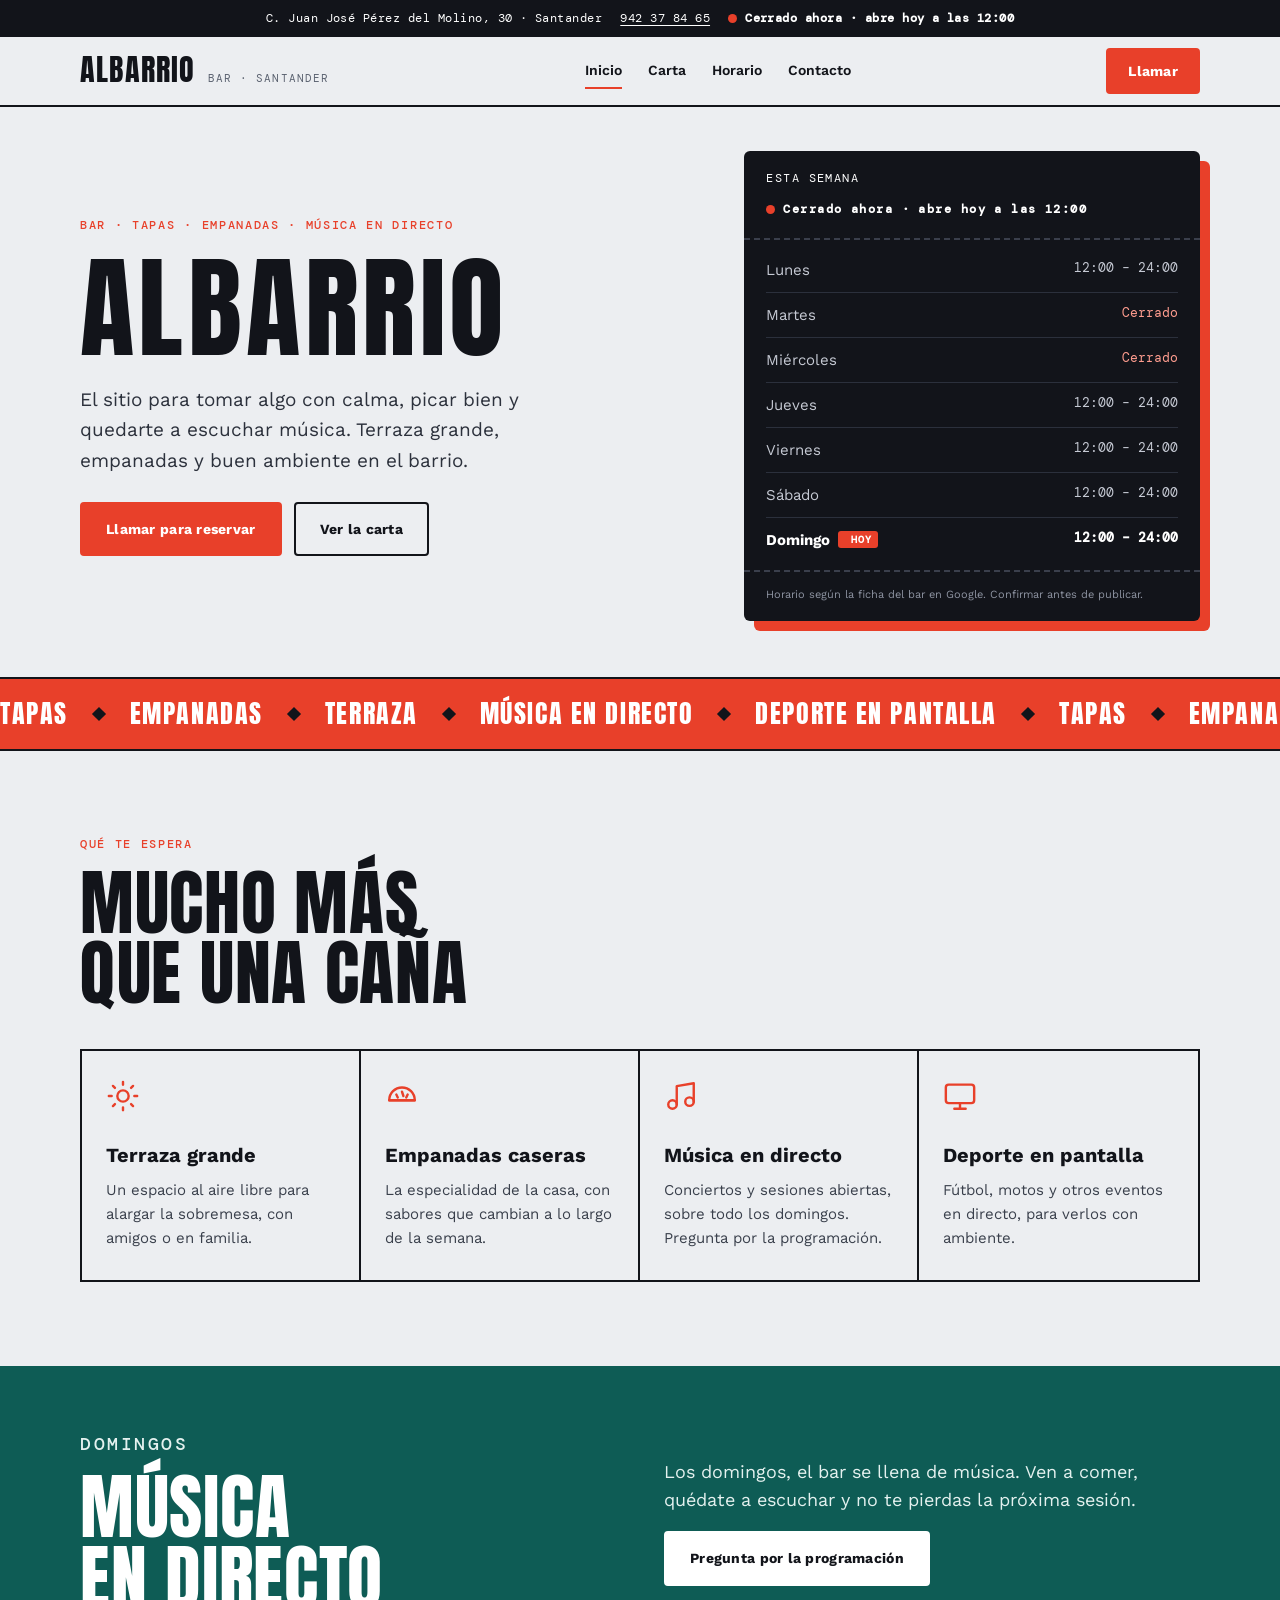
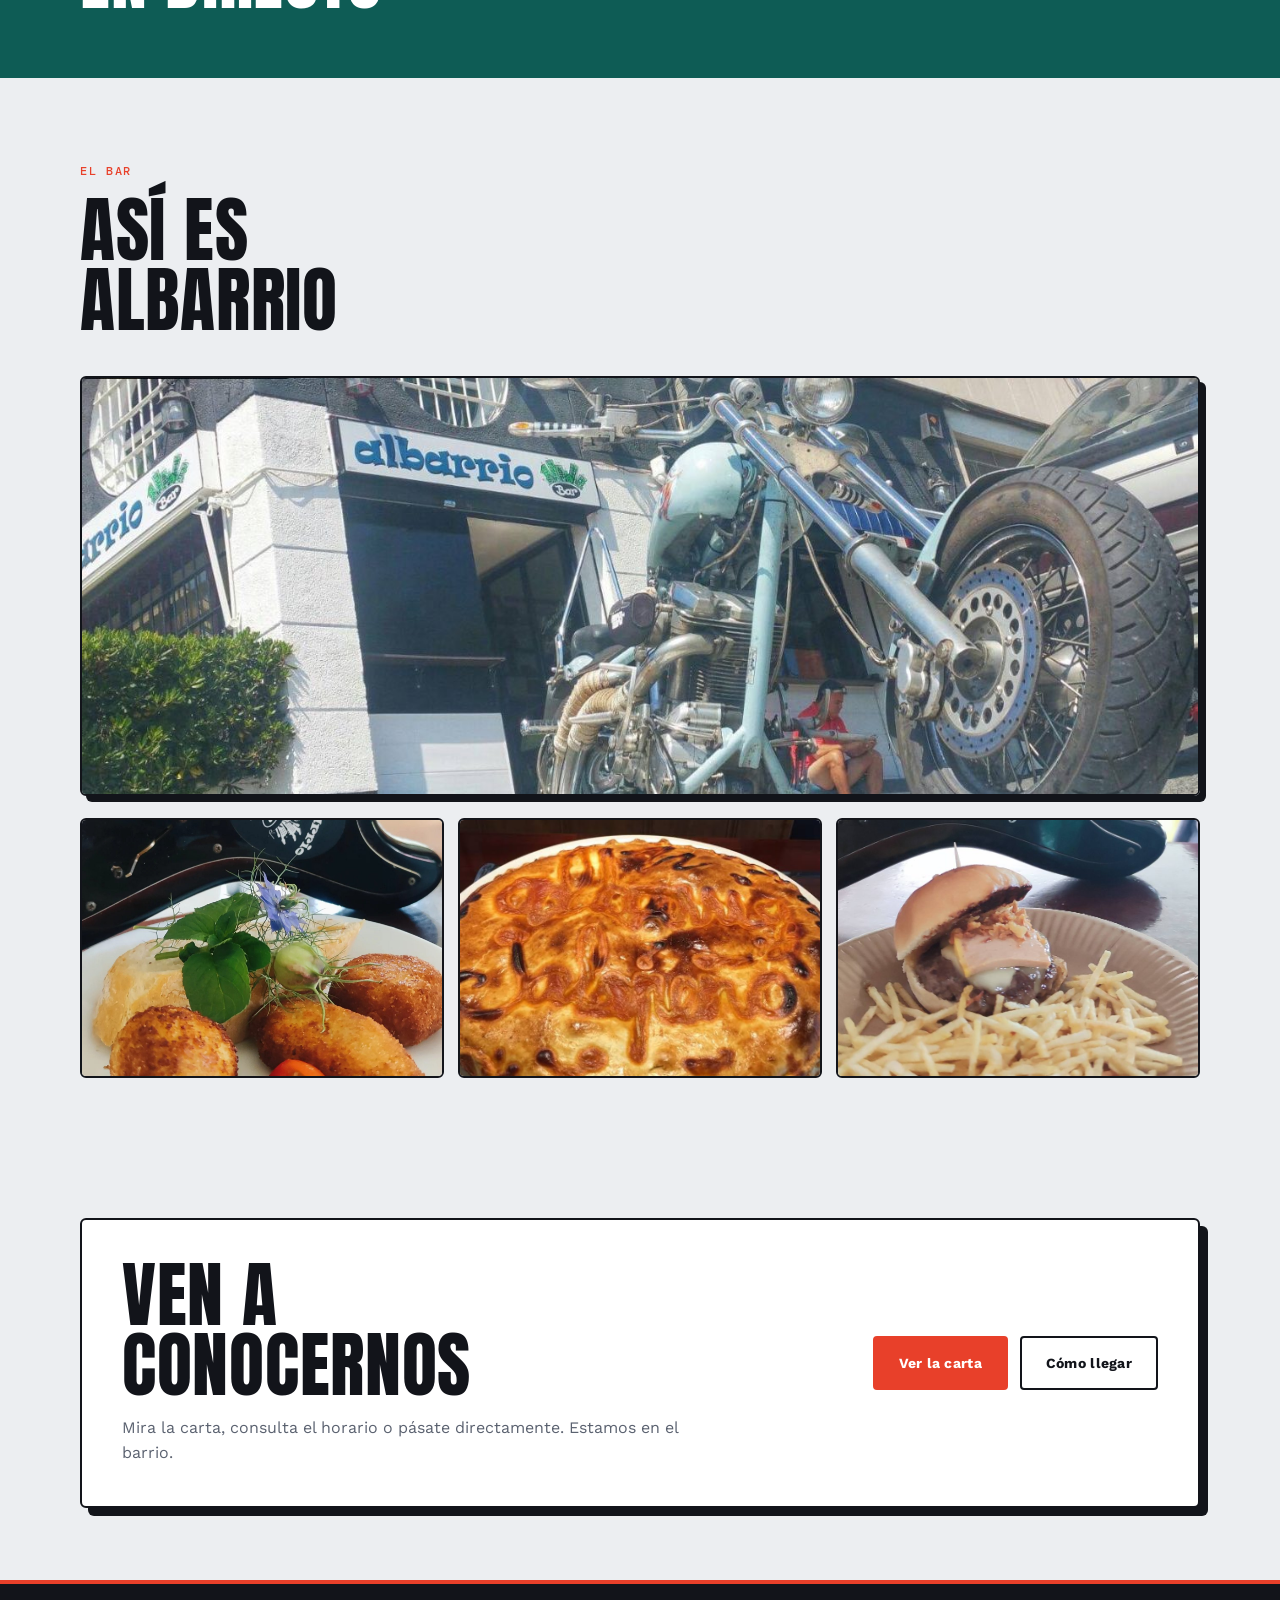
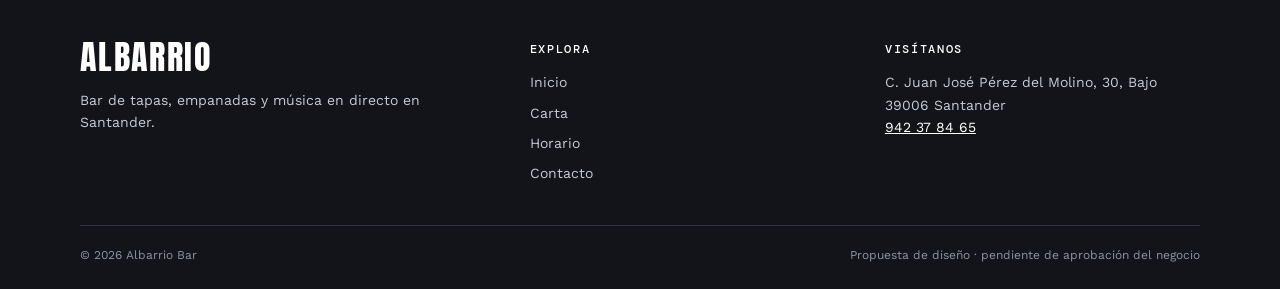
==== commit 7f6eb54d: "Fotos reales del bar y carta de raciones en la página Carta Co-Authored-By: Claude Sonnet 5.5 <norep" ====
--- a/index.html
+++ b/index.html
@@ -14,7 +14,7 @@
 <link rel="preconnect" href="https://fonts.googleapis.com">
 <link rel="preconnect" href="https://fonts.gstatic.com" crossorigin>
 <link href="https://fonts.googleapis.com/css2?family=Anton&family=DM+Mono:wght@400;500&family=Work+Sans:wght@400;500;600;700&display=swap" rel="stylesheet">
-<link rel="stylesheet" href="styles.css?v=2">
+<link rel="stylesheet" href="styles.css?v=3">
 <script type="application/ld+json">{"@context":"https://schema.org","@type":"BarOrPub","name":"Albarrio Bar","telephone":"+34942378465","address":{"@type":"PostalAddress","streetAddress":"C. Juan José Pérez del Molino, 30, Bajo","postalCode":"39006","addressLocality":"Santander","addressRegion":"Cantabria","addressCountry":"ES"},"openingHoursSpecification":[{"@type":"OpeningHoursSpecification","dayOfWeek":["Monday","Thursday","Friday","Saturday","Sunday"],"opens":"12:00","closes":"23:59"}]}</script>
 </head>
 <body>
@@ -83,6 +83,18 @@
   </section>
 
   <section class="section">
+    <div class="wrap">
+      <div class="section-head"><p class="kicker">El bar</p><h2>ASÍ ES<br> ALBARRIO</h2></div>
+      <figure class="banner"><img src="img/fachada.jpg" width="1322" height="520" loading="lazy" alt="Fachada de Albarrio Bar en la calle Juan José Pérez del Molino, con una moto clásica aparcada en la puerta"></figure>
+      <div class="photo-grid light">
+        <figure><img src="img/croquetas.jpg" width="1400" height="1400" loading="lazy" alt="Croquetas caseras con pan y una flor comestible, sobre una guitarra con el logo de Albarrio"></figure>
+        <figure><img src="img/empanada.jpg" width="1120" height="545" loading="lazy" alt="Empanada grande recién horneada con el nombre del bar marcado en la masa"></figure>
+        <figure><img src="img/hamburguesa.jpg" width="856" height="605" loading="lazy" alt="Mini hamburguesa con queso y cebolla crujiente, con patatas paja"></figure>
+      </div>
+    </div>
+  </section>
+
+  <section class="section section-tight-top">
     <div class="wrap cta-band">
       <div><h2>VEN A<br> CONOCERNOS</h2><p>Mira la carta, consulta el horario o pásate directamente. Estamos en el barrio.</p></div>
       <div class="actions"><a class="btn btn-red" href="carta.html">Ver la carta</a><a class="btn btn-line" href="contacto.html">Cómo llegar</a></div>
@@ -102,6 +114,6 @@
 
 <div class="mobile-bar"><a class="btn btn-red" href="tel:+34942378465">Llamar</a><a class="btn btn-line-dark" href="contacto.html#como-llegar">Cómo llegar</a></div>
 
-<script src="script.js?v=2"></script>
+<script src="script.js?v=3"></script>
 </body>
 </html>
--- a/styles.css
+++ b/styles.css
@@ -227,3 +227,24 @@
 }
 [id]{scroll-margin-top:84px}
 .footer{border-top:4px solid var(--red)}
+
+/* Fotos reales */
+figure{margin:0}
+.photo-grid{grid-auto-rows:240px}
+.photo-grid figure{overflow:hidden;border-radius:6px;background:#1b1e26}
+.photo-grid img,.carta-photos img,.banner img{display:block;width:100%;height:100%;object-fit:cover}
+.photo-grid figure.wide{grid-column:span 2}
+.photo-grid.light{margin-top:14px;grid-auto-rows:260px}
+.photo-grid.light figure{border:2px solid var(--ink)}
+.banner{border:2px solid var(--ink);border-radius:6px;overflow:hidden;box-shadow:6px 6px 0 var(--ink);margin-bottom:22px;max-height:420px}
+.carta-grid{display:grid;grid-template-columns:minmax(0,1.15fr) minmax(0,.85fr);gap:24px;align-items:start}
+.carta-photos{display:grid;gap:14px}
+.carta-photos figure{border:2px solid var(--ink);border-radius:6px;overflow:hidden;aspect-ratio:4/3}
+.raciones .numbered{counter-reset:r}
+.raciones .numbered li{counter-increment:r;padding:8px 0}
+.raciones .numbered li::before{content:counter(r) ".";font-family:var(--font-mono);font-size:12px;color:var(--muted);min-width:26px}
+.price{font-family:var(--font-mono);font-weight:500;color:var(--ink)!important;text-transform:none!important;font-size:14px!important;white-space:nowrap}
+.menu-extra{margin:16px 0 0;padding-top:14px;border-top:2px solid var(--ink);display:flex;justify-content:space-between;gap:12px;font-weight:600}
+.carta-grid+.wrap{margin-top:28px}
+@media (max-width:900px){.carta-grid{grid-template-columns:1fr}}
+@media (max-width:640px){.photo-grid,.photo-grid.light{grid-auto-rows:150px}.photo-grid.light figure:nth-child(3){grid-column:span 2}}
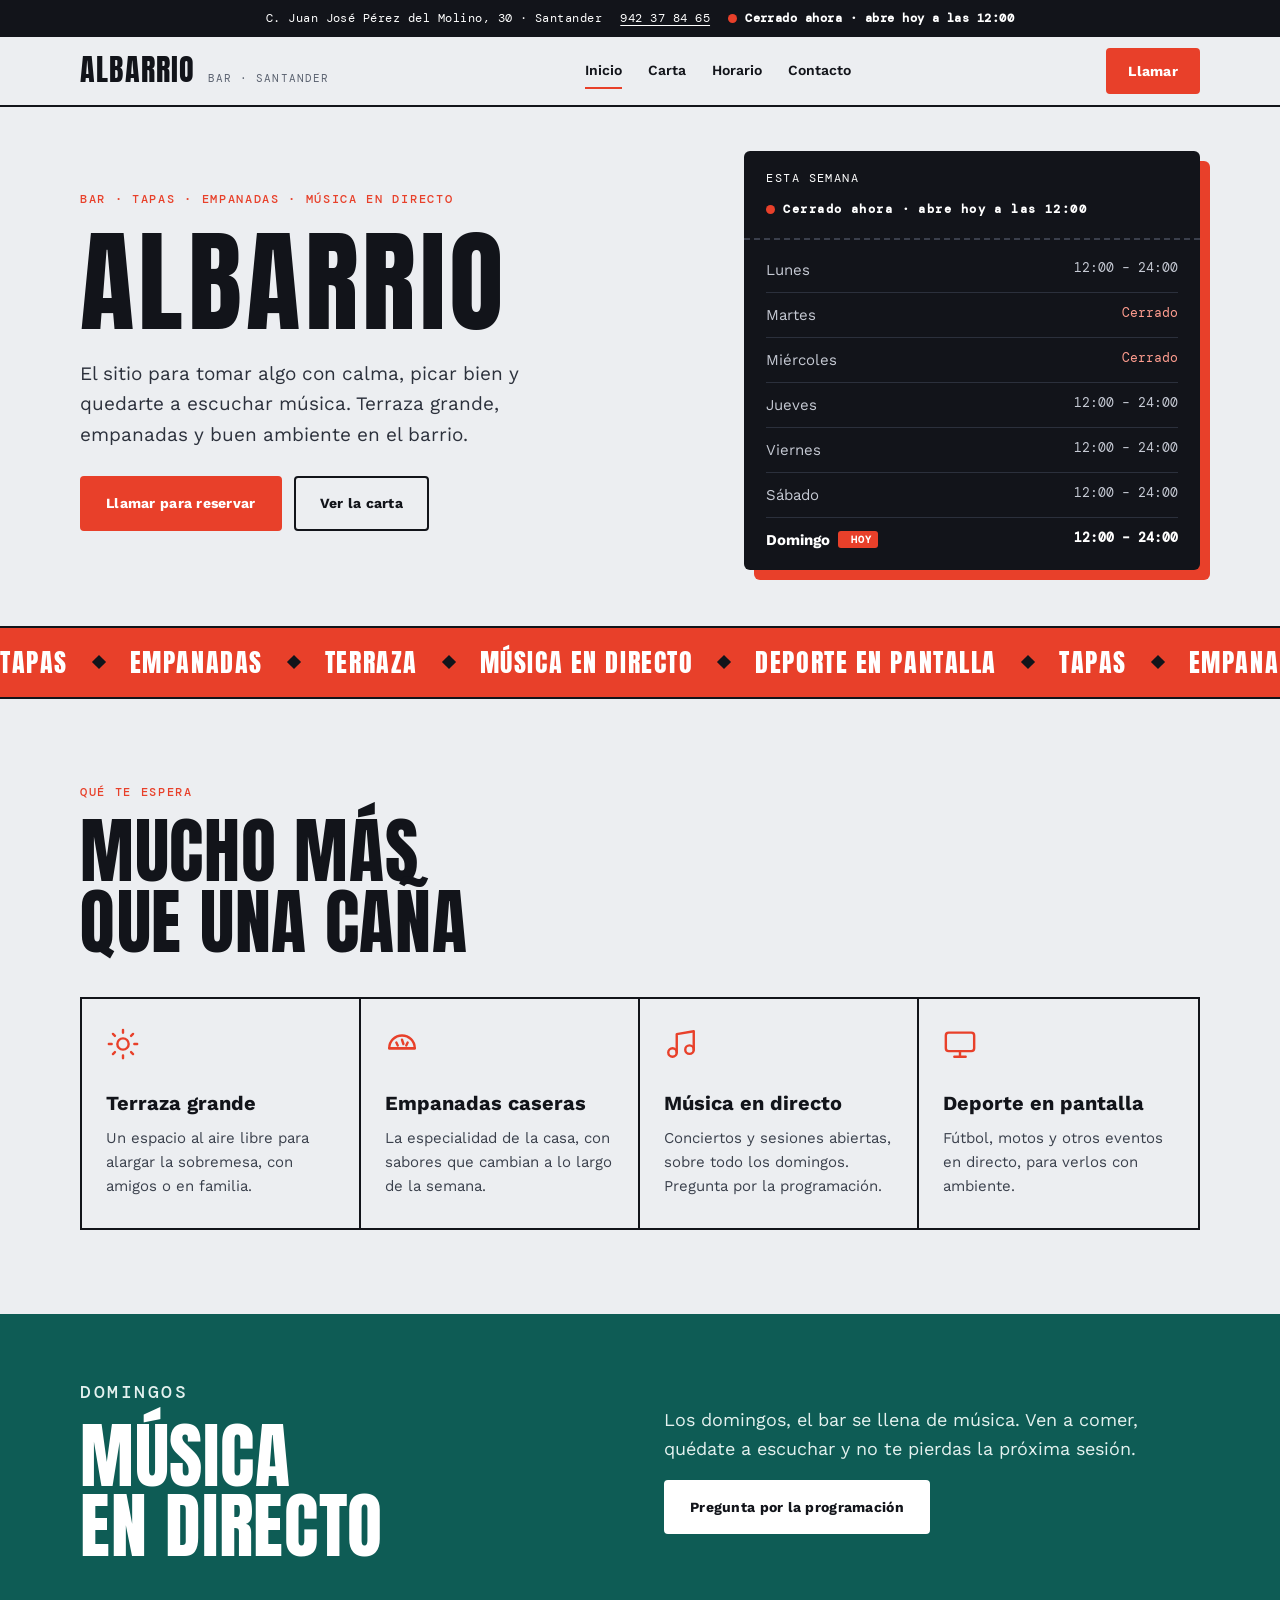
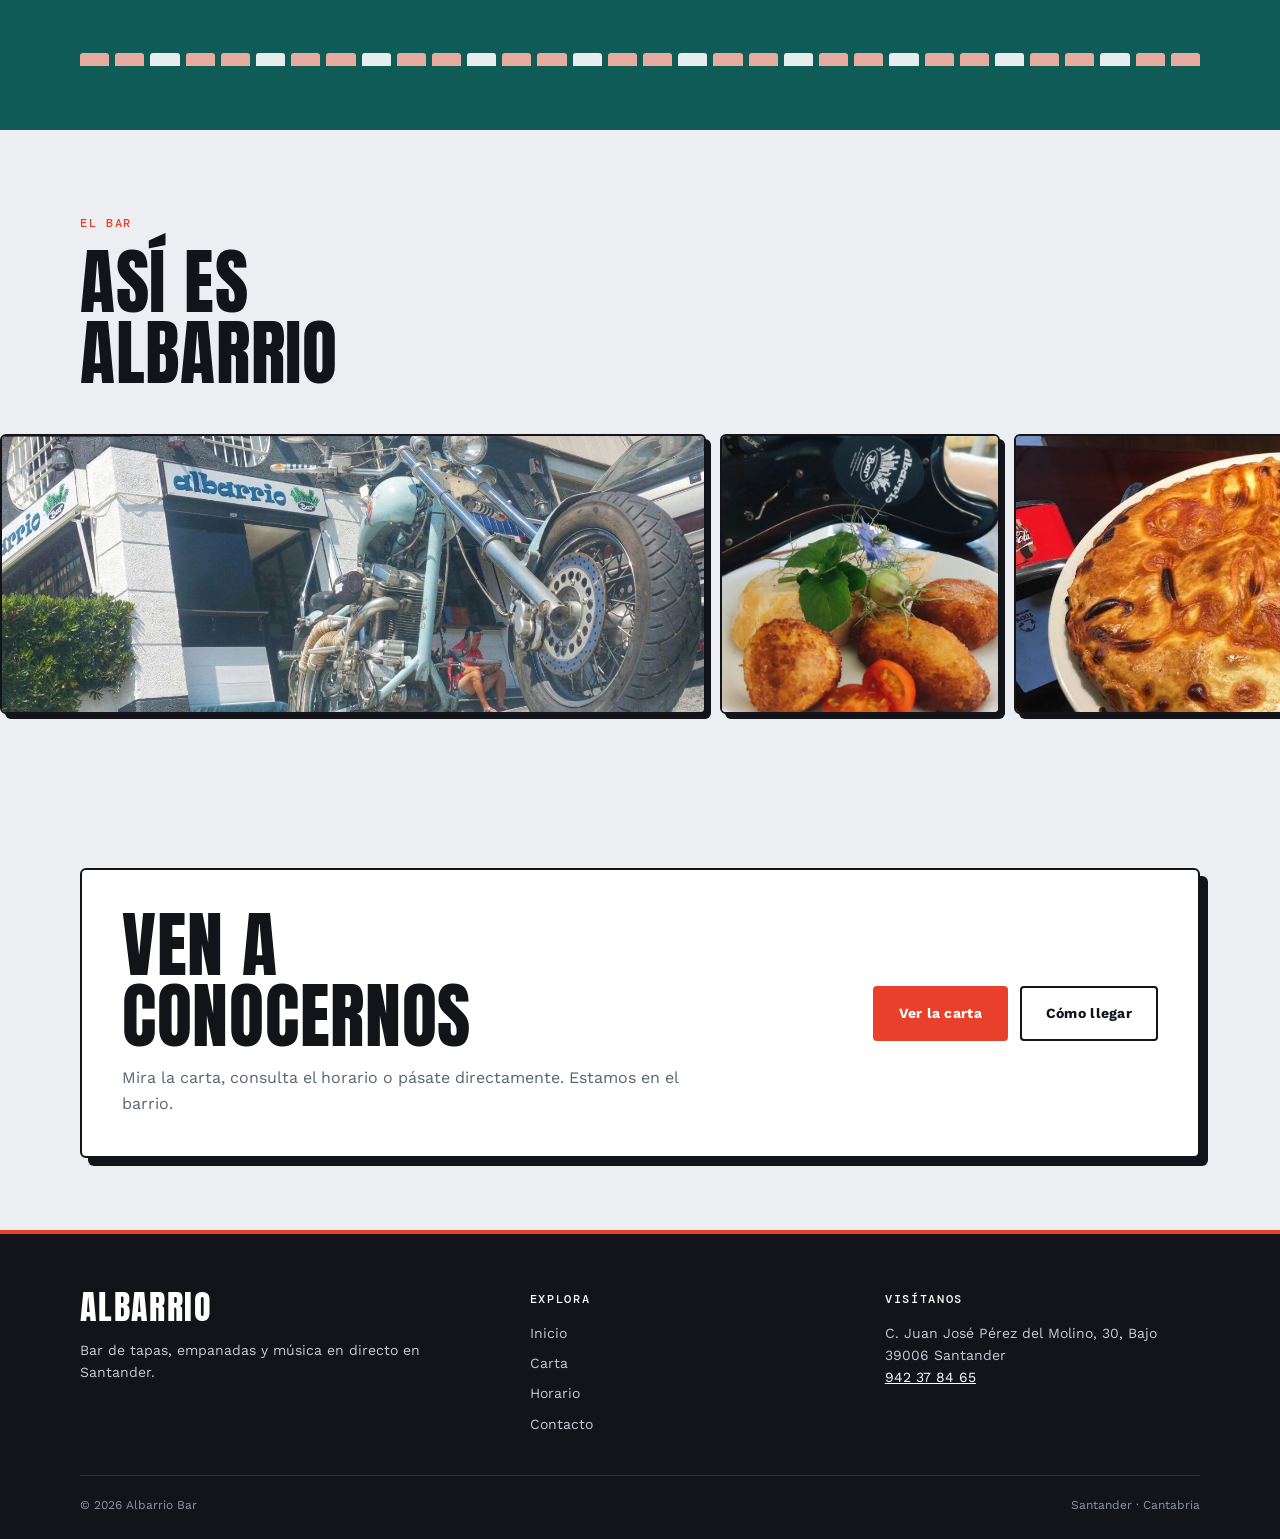
==== commit 7cfb8d02: "Web limpia sin textos internos, cinta de fotos, ecualizador, animaciones y visor de fotos Co-Authore" ====
--- a/index.html
+++ b/index.html
@@ -14,7 +14,7 @@
 <link rel="preconnect" href="https://fonts.googleapis.com">
 <link rel="preconnect" href="https://fonts.gstatic.com" crossorigin>
 <link href="https://fonts.googleapis.com/css2?family=Anton&family=DM+Mono:wght@400;500&family=Work+Sans:wght@400;500;600;700&display=swap" rel="stylesheet">
-<link rel="stylesheet" href="styles.css?v=3">
+<link rel="stylesheet" href="styles.css?v=4">
 <script type="application/ld+json">{"@context":"https://schema.org","@type":"BarOrPub","name":"Albarrio Bar","telephone":"+34942378465","address":{"@type":"PostalAddress","streetAddress":"C. Juan José Pérez del Molino, 30, Bajo","postalCode":"39006","addressLocality":"Santander","addressRegion":"Cantabria","addressCountry":"ES"},"openingHoursSpecification":[{"@type":"OpeningHoursSpecification","dayOfWeek":["Monday","Thursday","Friday","Saturday","Sunday"],"opens":"12:00","closes":"23:59"}]}</script>
 </head>
 <body>
@@ -50,7 +50,6 @@
       <aside class="ticket" aria-label="Horario de esta semana">
         <div class="ticket-head"><span>ESTA SEMANA</span><span class="open-badge on-dark" data-open-badge>Consulta nuestro horario</span></div>
         <ul class="ticket-list" data-week-list></ul>
-        <div class="ticket-foot">Horario según la ficha del bar en Google. Confirmar antes de publicar.</div>
       </aside>
     </div>
   </section>
@@ -80,18 +79,14 @@
         <a class="btn btn-light" href="tel:+34942378465">Pregunta por la programación</a>
       </div>
     </div>
+    <div class="wrap"><div class="eq" aria-hidden="true"><i></i><i></i><i></i><i></i><i></i><i></i><i></i><i></i><i></i><i></i><i></i><i></i><i></i><i></i><i></i><i></i><i></i><i></i><i></i><i></i><i></i><i></i><i></i><i></i><i></i><i></i><i></i><i></i><i></i><i></i><i></i><i></i></div></div>
   </section>
 
   <section class="section">
     <div class="wrap">
       <div class="section-head"><p class="kicker">El bar</p><h2>ASÍ ES<br> ALBARRIO</h2></div>
-      <figure class="banner"><img src="img/fachada.jpg" width="1322" height="520" loading="lazy" alt="Fachada de Albarrio Bar en la calle Juan José Pérez del Molino, con una moto clásica aparcada en la puerta"></figure>
-      <div class="photo-grid light">
-        <figure><img src="img/croquetas.jpg" width="1400" height="1400" loading="lazy" alt="Croquetas caseras con pan y una flor comestible, sobre una guitarra con el logo de Albarrio"></figure>
-        <figure><img src="img/empanada.jpg" width="1120" height="545" loading="lazy" alt="Empanada grande recién horneada con el nombre del bar marcado en la masa"></figure>
-        <figure><img src="img/hamburguesa.jpg" width="856" height="605" loading="lazy" alt="Mini hamburguesa con queso y cebolla crujiente, con patatas paja"></figure>
-      </div>
     </div>
+      <div class="ribbon" aria-label="Fotos de Albarrio Bar"><div class="ribbon-track"><figure><img src="img/fachada.jpg" width="1322" height="520" loading="lazy" alt="Fachada de Albarrio Bar con una moto clásica aparcada en la puerta"></figure><figure><img src="img/croquetas.jpg" width="1400" height="1400" loading="lazy" alt="Croquetas con pan y una flor comestible, sobre una guitarra con el logo de Albarrio"></figure><figure><img src="img/empanada.jpg" width="1120" height="545" loading="lazy" alt="Empanada grande recién horneada con el nombre del bar marcado en la masa"></figure><figure><img src="img/hamburguesa.jpg" width="856" height="605" loading="lazy" alt="Mini hamburguesa con queso y cebolla crujiente, con patatas paja"></figure><figure><img src="img/letrero.jpg" width="1242" height="507" loading="lazy" alt="Letrero luminoso de Albarrio Bar de noche"></figure><figure><img src="img/pincho.jpg" width="1387" height="640" loading="lazy" alt="Pincho moruno sobre pan tostado con una hoja de albahaca"></figure><figure aria-hidden="true"><img src="img/fachada.jpg" width="1322" height="520" loading="lazy" alt=""></figure><figure aria-hidden="true"><img src="img/croquetas.jpg" width="1400" height="1400" loading="lazy" alt=""></figure><figure aria-hidden="true"><img src="img/empanada.jpg" width="1120" height="545" loading="lazy" alt=""></figure><figure aria-hidden="true"><img src="img/hamburguesa.jpg" width="856" height="605" loading="lazy" alt=""></figure><figure aria-hidden="true"><img src="img/letrero.jpg" width="1242" height="507" loading="lazy" alt=""></figure><figure aria-hidden="true"><img src="img/pincho.jpg" width="1387" height="640" loading="lazy" alt=""></figure></div></div>
   </section>
 
   <section class="section section-tight-top">
@@ -109,11 +104,11 @@
     <div><h4>Explora</h4><div class="footer-links"><a href="index.html">Inicio</a><a href="carta.html">Carta</a><a href="horario.html">Horario</a><a href="contacto.html">Contacto</a></div></div>
     <div><h4>Visítanos</h4><p>C. Juan José Pérez del Molino, 30, Bajo<br>39006 Santander<br><a href="tel:+34942378465">942 37 84 65</a></p></div>
   </div>
-  <div class="wrap footer-bottom"><span>© 2026 Albarrio Bar</span><span>Propuesta de diseño · pendiente de aprobación del negocio</span></div>
+  <div class="wrap footer-bottom"><span>© 2026 Albarrio Bar</span><span>Santander · Cantabria</span></div>
 </footer>
 
 <div class="mobile-bar"><a class="btn btn-red" href="tel:+34942378465">Llamar</a><a class="btn btn-line-dark" href="contacto.html#como-llegar">Cómo llegar</a></div>
 
-<script src="script.js?v=3"></script>
+<script src="script.js?v=4"></script>
 </body>
 </html>
--- a/styles.css
+++ b/styles.css
@@ -248,3 +248,43 @@
 .carta-grid+.wrap{margin-top:28px}
 @media (max-width:900px){.carta-grid{grid-template-columns:1fr}}
 @media (max-width:640px){.photo-grid,.photo-grid.light{grid-auto-rows:150px}.photo-grid.light figure:nth-child(3){grid-column:span 2}}
+
+/* Visual: cinta de fotos, ecualizador, letras, reveal, lightbox */
+.ribbon{overflow:hidden;margin-top:8px;padding:6px 0 14px}
+.ribbon-track{display:flex;width:max-content;animation:slide 60s linear infinite}
+.ribbon:hover .ribbon-track{animation-play-state:paused}
+.ribbon figure{height:280px;margin:0 14px 0 0;flex:0 0 auto;border:2px solid var(--ink);border-radius:6px;overflow:hidden;box-shadow:5px 5px 0 var(--ink);cursor:zoom-in;background:#ddd}
+.ribbon img{height:100%;width:auto;max-width:none;display:block;transition:transform .5s}
+.ribbon figure:hover img{transform:scale(1.06)}
+.photo-grid figure,.carta-photos figure{cursor:zoom-in}
+.photo-grid img,.carta-photos img{transition:transform .5s}
+.photo-grid figure:hover img,.carta-photos figure:hover img{transform:scale(1.05)}
+.eq{display:flex;align-items:flex-end;gap:6px;height:64px;margin-top:40px;opacity:.9}
+.eq i{flex:1;background:#ffb4a8;border-radius:3px 3px 0 0;height:20%;animation:eq 1.1s ease-in-out infinite alternate}
+.eq i:nth-child(3n){animation-duration:.8s;background:#fff}
+.eq i:nth-child(4n){animation-duration:1.4s}
+.eq i:nth-child(5n+1){animation-delay:-.4s}
+.eq i:nth-child(7n+2){animation-delay:-.9s}
+@keyframes eq{0%{height:12%}100%{height:100%}}
+.hero h1 .ch{display:inline-block;animation:drop .7s cubic-bezier(.2,.9,.3,1.3) both}
+@keyframes drop{0%{opacity:0;transform:translateY(-.5em) rotate(-8deg)}100%{opacity:1;transform:none}}
+.js .reveal{opacity:0;transform:translateY(26px);transition:opacity .7s ease,transform .7s ease}
+.js .reveal.in{opacity:1;transform:none}
+.feature{transition:background .25s,transform .25s}
+.feature:hover{background:#fff}
+.feature svg{transition:transform .35s}
+.feature:hover svg{transform:rotate(-8deg) scale(1.15)}
+.menu-card{transition:transform .25s,box-shadow .25s}
+.menu-card:hover{transform:translate(-3px,-3px);box-shadow:9px 9px 0 var(--ink)}
+.raciones .numbered li{transition:padding .2s,color .2s}
+.raciones .numbered li:hover{padding-left:8px;color:var(--red)}
+.lightbox{position:fixed;inset:0;z-index:100;background:rgba(12,13,18,.94);display:none;align-items:center;justify-content:center;padding:24px}
+.lightbox.open{display:flex}
+.lightbox img{max-width:min(1100px,100%);max-height:86vh;border-radius:6px;box-shadow:0 20px 60px #000a}
+.lightbox button{position:absolute;border:2px solid #fff;background:transparent;color:#fff;width:46px;height:46px;border-radius:50%;font-size:22px;cursor:pointer}
+.lightbox button:hover{background:var(--red);border-color:var(--red)}
+.lightbox .lb-close{top:18px;right:18px}
+.lightbox .lb-prev{left:18px;top:50%}
+.lightbox .lb-next{right:18px;top:50%}
+@media(max-width:720px){.ribbon figure{height:200px}.lightbox .lb-prev{left:8px;top:auto;bottom:18px}.lightbox .lb-next{right:8px;top:auto;bottom:18px}}
+@media(prefers-reduced-motion:reduce){.ribbon-track,.eq i,.hero h1 .ch{animation:none}.js .reveal{opacity:1;transform:none;transition:none}}
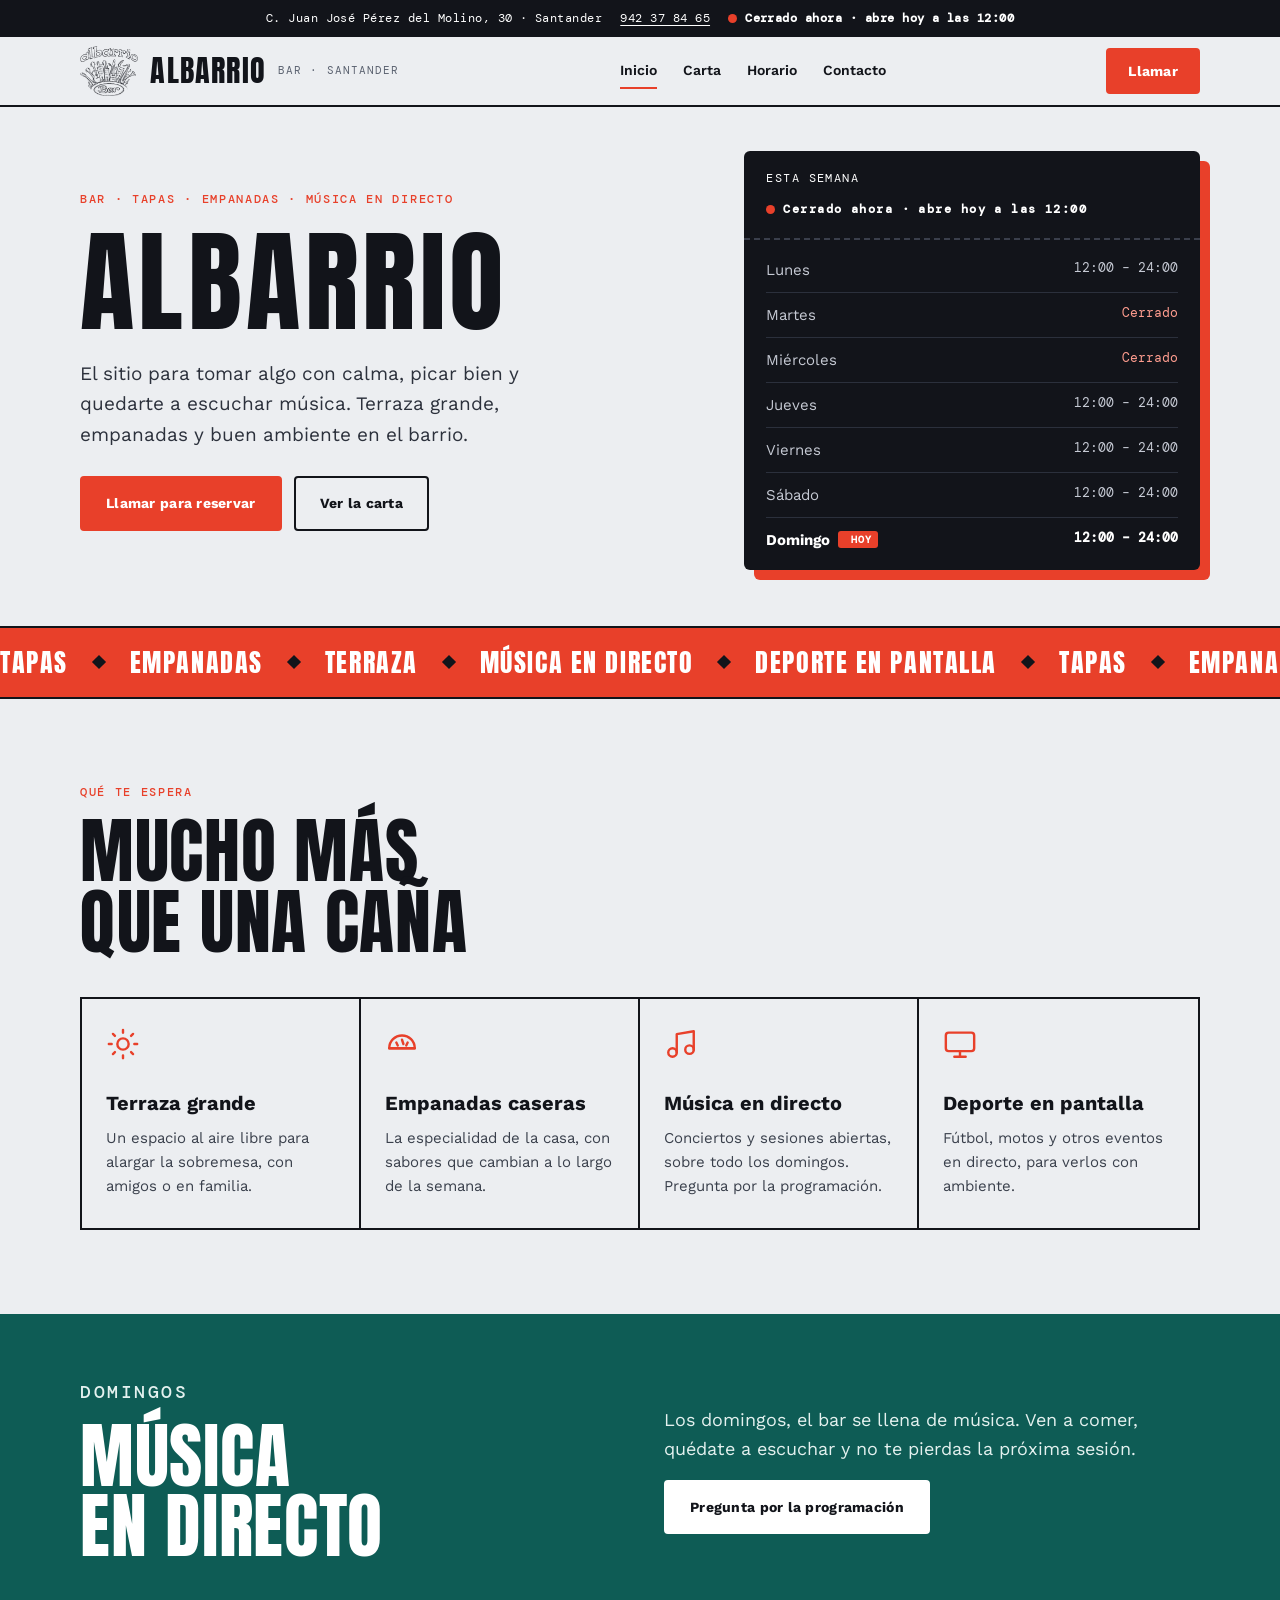
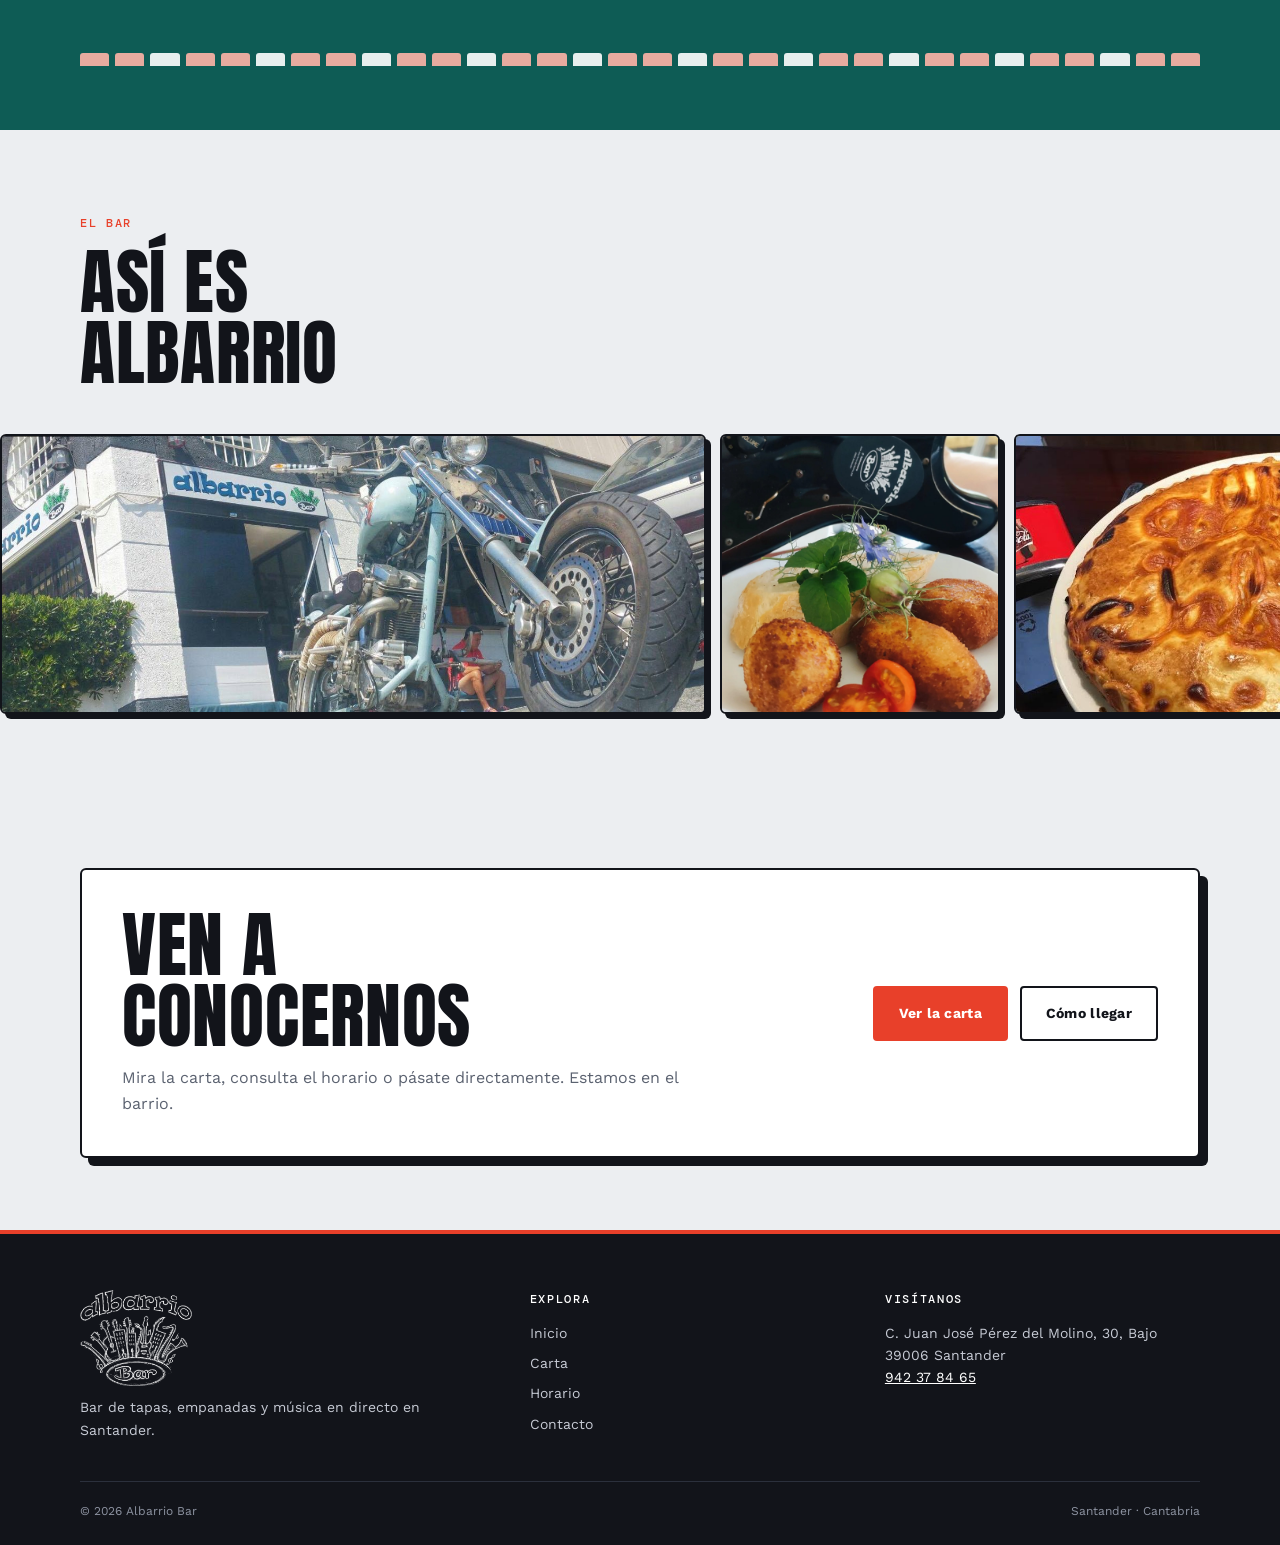
==== commit bc4e6970: "Logo, QR de la carta (con versión imprimible) y bloque de opiniones de Google Co-Authored-By: Claude" ====
--- a/index.html
+++ b/index.html
@@ -14,7 +14,7 @@
 <link rel="preconnect" href="https://fonts.googleapis.com">
 <link rel="preconnect" href="https://fonts.gstatic.com" crossorigin>
 <link href="https://fonts.googleapis.com/css2?family=Anton&family=DM+Mono:wght@400;500&family=Work+Sans:wght@400;500;600;700&display=swap" rel="stylesheet">
-<link rel="stylesheet" href="styles.css?v=4">
+<link rel="stylesheet" href="styles.css?v=5">
 <script type="application/ld+json">{"@context":"https://schema.org","@type":"BarOrPub","name":"Albarrio Bar","telephone":"+34942378465","address":{"@type":"PostalAddress","streetAddress":"C. Juan José Pérez del Molino, 30, Bajo","postalCode":"39006","addressLocality":"Santander","addressRegion":"Cantabria","addressCountry":"ES"},"openingHoursSpecification":[{"@type":"OpeningHoursSpecification","dayOfWeek":["Monday","Thursday","Friday","Saturday","Sunday"],"opens":"12:00","closes":"23:59"}]}</script>
 </head>
 <body>
@@ -27,7 +27,7 @@
 
 <header class="header">
   <div class="wrap nav">
-    <a class="brand" href="index.html" aria-label="Albarrio Bar, inicio"><span class="brand-word">ALBARRIO</span><span class="brand-sub">Bar · Santander</span></a>
+    <a class="brand" href="index.html" aria-label="Albarrio Bar, inicio"><img class="brand-logo" src="img/logo.png" width="420" height="360" alt=""><span class="brand-word">ALBARRIO</span><span class="brand-sub">Bar · Santander</span></a>
     <button class="menu-toggle" aria-label="Abrir menú" aria-expanded="false">Menú</button>
     <nav class="navlinks" aria-label="Navegación principal"><a href="index.html" class="active" aria-current="page">Inicio</a><a href="carta.html">Carta</a><a href="horario.html">Horario</a><a href="contacto.html">Contacto</a></nav>
     <a class="btn btn-red nav-cta" href="tel:+34942378465">Llamar</a>
@@ -100,7 +100,7 @@
 
 <footer class="footer">
   <div class="wrap footer-grid">
-    <div><span class="brand-word light">ALBARRIO</span><p>Bar de tapas, empanadas y música en directo en Santander.</p></div>
+    <div><img class="footer-logo" src="img/logo-blanco.png" width="420" height="360" alt="Albarrio Bar"><p>Bar de tapas, empanadas y música en directo en Santander.</p></div>
     <div><h4>Explora</h4><div class="footer-links"><a href="index.html">Inicio</a><a href="carta.html">Carta</a><a href="horario.html">Horario</a><a href="contacto.html">Contacto</a></div></div>
     <div><h4>Visítanos</h4><p>C. Juan José Pérez del Molino, 30, Bajo<br>39006 Santander<br><a href="tel:+34942378465">942 37 84 65</a></p></div>
   </div>
@@ -109,6 +109,6 @@
 
 <div class="mobile-bar"><a class="btn btn-red" href="tel:+34942378465">Llamar</a><a class="btn btn-line-dark" href="contacto.html#como-llegar">Cómo llegar</a></div>
 
-<script src="script.js?v=4"></script>
+<script src="script.js?v=5"></script>
 </body>
 </html>
--- a/styles.css
+++ b/styles.css
@@ -288,3 +288,31 @@
 .lightbox .lb-next{right:18px;top:50%}
 @media(max-width:720px){.ribbon figure{height:200px}.lightbox .lb-prev{left:8px;top:auto;bottom:18px}.lightbox .lb-next{right:8px;top:auto;bottom:18px}}
 @media(prefers-reduced-motion:reduce){.ribbon-track,.eq i,.hero h1 .ch{animation:none}.js .reveal{opacity:1;transform:none;transition:none}}
+
+/* Logo, QR y opiniones */
+.brand-logo{height:50px;width:auto;display:block;align-self:center}
+.brand{align-items:center}
+.footer-logo{height:96px;width:auto;display:block;margin-bottom:6px}
+.page-head .wrap{position:relative}
+.head-logo{position:absolute;right:0;bottom:-4px;height:150px;width:auto;opacity:.92}
+.qr-band{grid-template-columns:1.2fr .8fr}
+.qr-box{background:#fff;border:2px solid var(--ink);border-radius:6px;padding:14px;justify-self:center;box-shadow:6px 6px 0 var(--red);line-height:0}
+.qr-box img{width:240px;height:240px;display:block}
+.qr-box.big img{width:min(340px,70vw);height:auto}
+.reviews{display:grid;grid-template-columns:1fr 1.1fr;gap:48px;align-items:center}
+.review-card{background:#fff;border:2px solid var(--ink);border-radius:6px;padding:32px;box-shadow:8px 8px 0 var(--ink)}
+.review-card p{color:var(--muted);margin:10px 0 0}
+.stars{display:flex;gap:4px;margin-bottom:16px}
+.stars svg{width:30px;height:30px;fill:#f2a900}
+.reviews-sec{border-top:2px solid var(--ink)}
+.qr-page{background:#fff}
+.qr-poster{max-width:560px;margin:0 auto;padding:40px 20px;text-align:center}
+.qr-poster .qr-logo{width:200px;height:auto}
+.qr-poster h1{font-size:clamp(48px,12vw,84px);margin:10px 0 24px}
+.qr-poster .qr-box{display:inline-block;box-shadow:8px 8px 0 var(--red)}
+.qr-sub{font-weight:700;margin:26px 0 4px;font-size:18px}
+.qr-addr{color:var(--muted);margin:0 0 26px}
+.qr-actions{display:flex;gap:12px;justify-content:center;flex-wrap:wrap}
+@media(max-width:900px){.qr-band,.reviews{grid-template-columns:1fr}.head-logo{height:110px}}
+@media(max-width:720px){.brand-logo{height:40px}.head-logo{display:none}.brand-word{font-size:26px}.review-card{padding:24px}}
+@media print{.qr-actions{display:none}.qr-poster{padding:0}body{background:#fff}}
